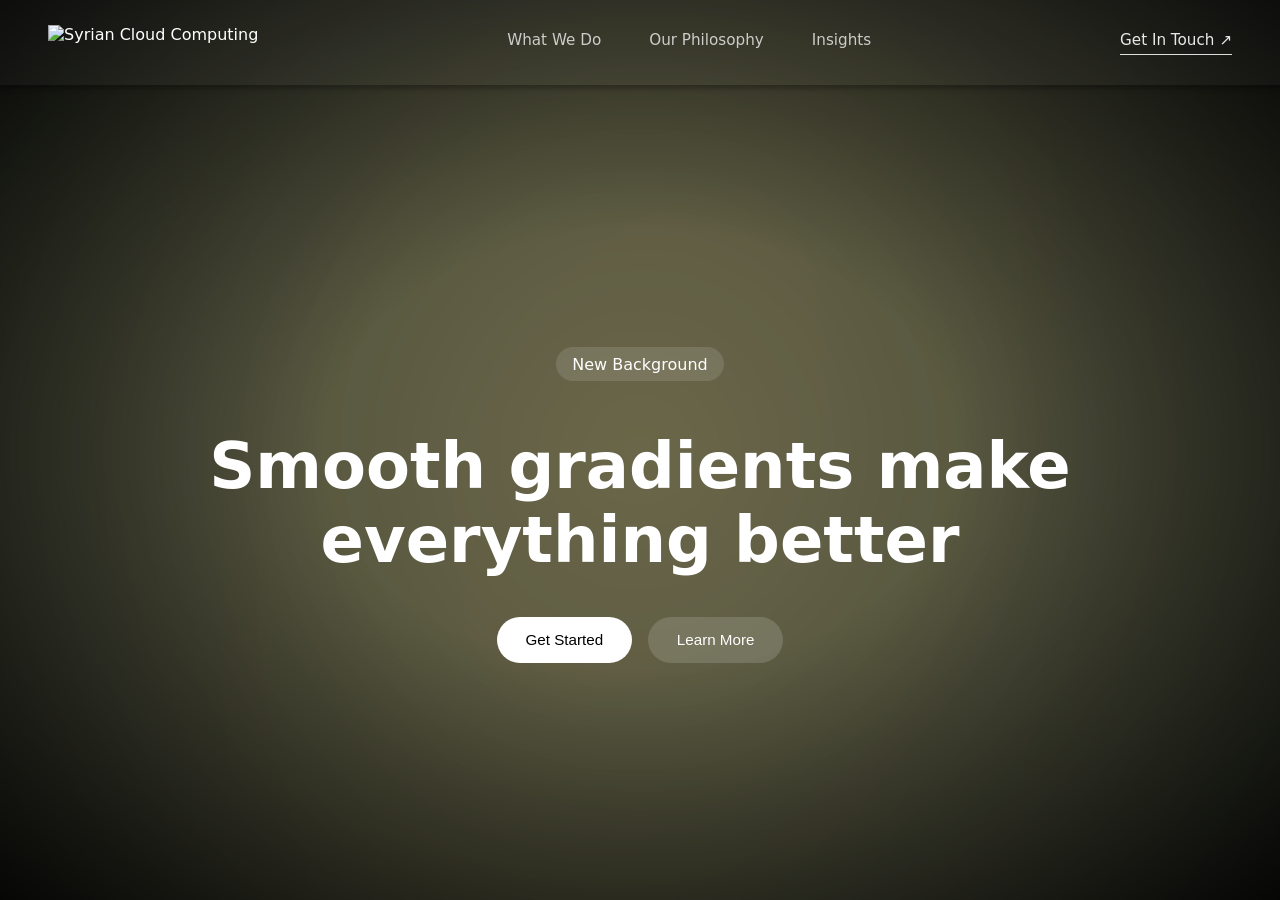
==== index.html @ 657bf051 "Add files via upload" ====
<!DOCTYPE html>
<html lang="en">
<head>
  <meta charset="UTF-8" />
  <title>Gradient Hero</title>
  <meta name="viewport" content="width=device-width, initial-scale=1.0" />
  <link rel="stylesheet" href="styles.css" />
</head>
<body>

<!-- NAVBAR -->
<header class="navbar">
  <div class="nav-container">
    <img class="nav-logo" src="assets/logo.png" alt="Syrian Cloud Computing" />

    <nav class="nav-center">
      <a href="#">What We Do</a>
      <a href="#">Our Philosophy</a>
      <a href="#">Insights</a>
    </nav>

    <a class="nav-cta" href="#">Get In Touch ↗</a>
  </div>
</header>

<!-- HERO -->
<section class="hero">
  <div class="bg">
    <div class="layer layer-back"></div>
    <div class="layer layer-mid"></div>
    <div class="layer layer-front"></div>
    <div class="vignette"></div>
  </div>

  <div class="content">
    <span class="pill">New Background</span>
  
    <h1>
      Smooth gradients make<br />
      everything better
    </h1>
  
    <div class="actions">
      <button class="primary">Get Started</button>
      <button class="secondary">Learn More</button>
    </div>
  </div>
</section>

<script src="script.js"></script>
</body>
</html>
---- styles.css ----
/* ================= RESET ================= */
body {
    background: #1e876b !important;
  }
  
* {
    margin: 0;
    padding: 0;
    box-sizing: border-box;
  }
  
  /* Kill default blue links forever */
  a {
    color: inherit;
    text-decoration: none;
  }
  
  html,
  body {
    height: 100%;
    background: #050508;
  }
  
  body {
    font-family: system-ui, -apple-system, sans-serif;
    color: white;
    overflow-x: hidden;
  }
  
  /* ================= NAVBAR ================= */
  
  .navbar {
    position: fixed;
    top: 0;
    left: 0;
    width: 100%;
    height: 85px;
    z-index: 100;
    background: rgba(255,255,255,0.03);
    box-shadow: 0 4px 4px rgba(0,0,0,0.25);
  }
  
  .nav-container {
    max-width: 1400px;
    height: 100%;
    margin: 0 auto;
    padding: 0 3rem;
  
    display: grid;
    grid-template-columns: auto 1fr auto;
    align-items: center;
  }
  
  /* LOGO */
  .nav-logo {
    height: 36px;
  }
  
  /* CENTER LINKS */
  .nav-center {
    display: flex;
    justify-content: center;
    gap: 3rem;
  }
  
  .nav-center a {
    position: relative;
    font-size: 0.95rem;
    opacity: 0.75;
    padding-bottom: 6px;
    transition: opacity 0.2s ease;
  }
  
  /* animated underline */
  .nav-center a::after {
    content: "";
    position: absolute;
    left: 50%;
    bottom: 0;
    width: 100%;
    height: 1px;
    background: rgba(255,255,255,0.85);
    transform: translateX(-50%) scaleX(0);
    transition: transform 0.35s cubic-bezier(0.4, 0, 0.2, 1);
  }
  
  .nav-center a:hover {
    opacity: 1;
  }
  
  .nav-center a:hover::after {
    transform: translateX(-50%) scaleX(1);
  }
  
  /* CTA (PERMANENT UNDERLINE) */
  .nav-cta {
    position: relative;
    font-size: 0.95rem;
    opacity: 0.9;
    padding-bottom: 6px;
  }
  
  .nav-cta::after {
    content: "";
    position: absolute;
    left: 0;
    bottom: 0;
    width: 100%;
    height: 1px;
    background: rgba(255,255,255,0.95);
  }
  
  /* ================= HERO ================= */
  
  .hero {
    position: relative;
    min-height: 100svh;
    padding-top: 110px;
    overflow: hidden;
    isolation: isolate;
  }
  
  /* BACKGROUND STACK */
  .bg {
    position: absolute;
    inset: 0;
    z-index: 0;
    pointer-events: none;
  }
  
  .layer {
    position: absolute;
    inset: -40%;
    background-size: 200% 200%;
    background-position: 50% 50%;
    transform: translateZ(0);
    will-change: transform;
    backface-visibility: hidden;
  }
  
  /* BACK */
  .layer-back {
    background:
      radial-gradient(circle at var(--gx,50%) var(--gy,50%),
        rgba(109,97,72,0.2), transparent 65%),
      repeating-linear-gradient(115deg,#0E1716,#23322E,#0E1716);
    filter: blur(80px);
    opacity: 0.35;
  }
  
  /* MID */
  .layer-mid {
    background:
      radial-gradient(circle at var(--gx,50%) var(--gy,50%),
        rgba(109,97,72,0.35), transparent 60%),
      repeating-linear-gradient(115deg,#23322E,#414336,#23322E);
    filter: blur(50px);
    opacity: 0.6;
  }
  
  /* FRONT */
  .layer-front {
    background:
      radial-gradient(circle at var(--gx,50%) var(--gy,50%),
        rgba(160,145,100,0.5), transparent 55%),
      repeating-linear-gradient(115deg,#414336,#484433,#414336);
    filter: blur(30px);
    opacity: 0.85;
  }
  
  /* VIGNETTE */
  .vignette {
    position: absolute;
    inset: 0;
    background: radial-gradient(
      ellipse at center,
      rgba(0,0,0,0) 35%,
      rgba(0,0,0,0.9) 100%
    );
  }
  
  /* CONTENT */
  .content {
    position: relative;
    z-index: 10;
    min-height: calc(100svh - 110px);
  
    display: flex;
    flex-direction: column;
    justify-content: center;
    align-items: center;
  
    text-align: center;
    gap: 1.5rem;
  }
.actions {
  display: flex;
  gap: 1rem;
  margin-top: 1rem;
}

button {
  padding: 0.9rem 1.8rem;
  border-radius: 999px;
  font-size: 0.95rem;
  border: none;
  cursor: pointer;
}

.primary {
  background: white;
  color: black;
}

.secondary {
  background: rgba(255,255,255,0.15);
  color: white;
}
  
  
  .pill {
    background: rgba(255,255,255,0.12);
    padding: 0.45rem 1rem;
    border-radius: 999px;
    margin-bottom: 1.5rem;
  }
  
  h1 {
    font-size: clamp(2.4rem, 5vw, 4rem);
    font-weight: 600;
  }
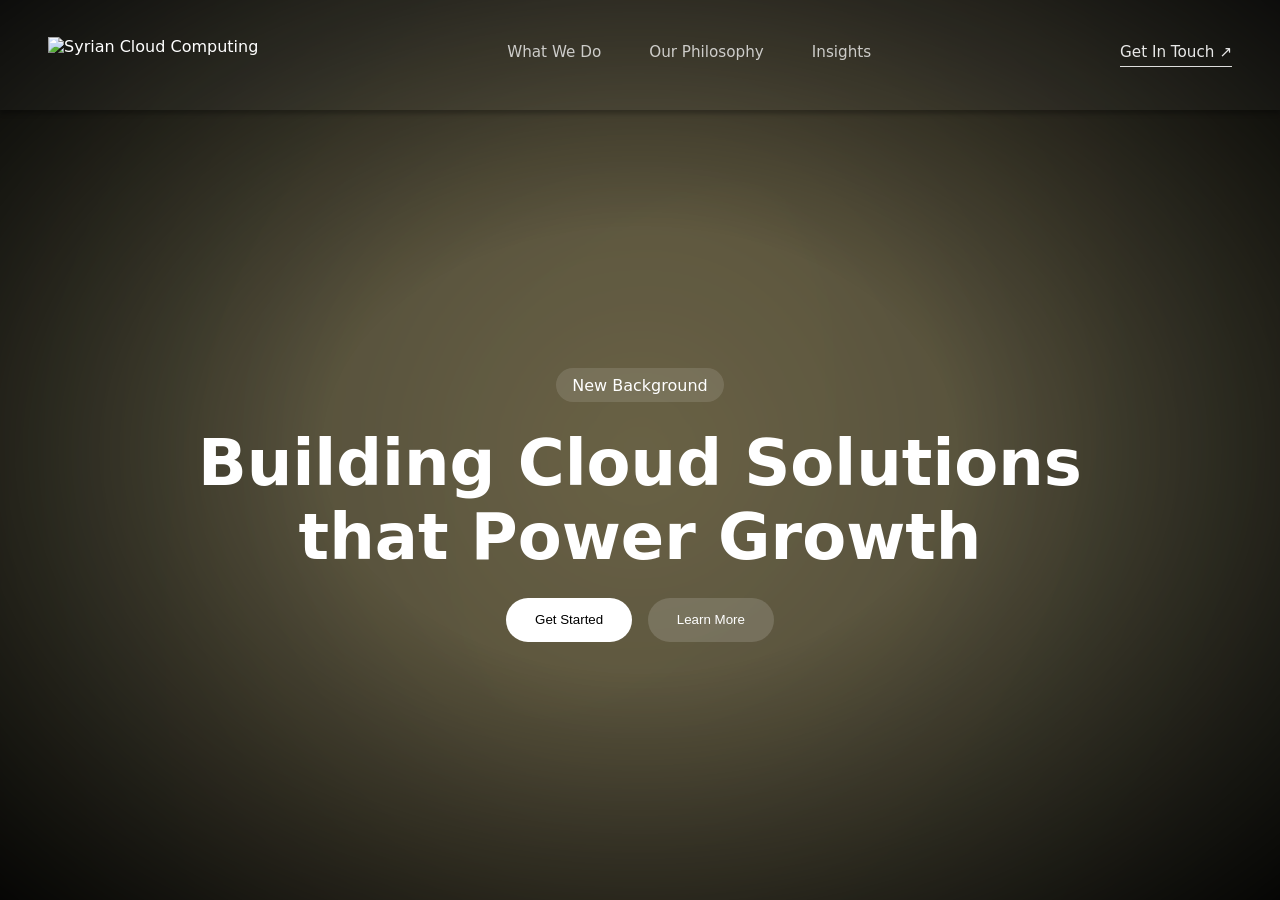
==== commit dac25fe6: "Add files via upload" ====
--- a/index.html
+++ b/index.html
@@ -2,8 +2,10 @@
 <html lang="en">
 <head>
   <meta charset="UTF-8" />
-  <title>Gradient Hero</title>
+  <title>SCC Website</title>
   <meta name="viewport" content="width=device-width, initial-scale=1.0" />
+
+  <!-- GitHub Pages safe -->
   <link rel="stylesheet" href="styles.css" />
 </head>
 <body>
@@ -11,7 +13,11 @@
 <!-- NAVBAR -->
 <header class="navbar">
   <div class="nav-container">
-    <img class="nav-logo" src="assets/logo.png" alt="Syrian Cloud Computing" />
+    <img
+      class="nav-logo"
+      src="assets/logo.png"
+      alt="Syrian Cloud Computing"
+    />
 
     <nav class="nav-center">
       <a href="#">What We Do</a>
@@ -34,12 +40,12 @@
 
   <div class="content">
     <span class="pill">New Background</span>
-  
+
     <h1>
-      Smooth gradients make<br />
-      everything better
+        Building Cloud Solutions<br />
+        that Power Growth
     </h1>
-  
+
     <div class="actions">
       <button class="primary">Get Started</button>
       <button class="secondary">Learn More</button>
--- a/styles.css
+++ b/styles.css
@@ -1,15 +1,11 @@
-/* ================= RESET ================= */
-body {
-    background: #1e876b !important;
-  }
-  
+/* RESET */
 * {
     margin: 0;
     padding: 0;
     box-sizing: border-box;
   }
   
-  /* Kill default blue links forever */
+  /* Kill default blue links */
   a {
     color: inherit;
     text-decoration: none;
@@ -34,7 +30,7 @@
     top: 0;
     left: 0;
     width: 100%;
-    height: 85px;
+    height: 110px;
     z-index: 100;
     background: rgba(255,255,255,0.03);
     box-shadow: 0 4px 4px rgba(0,0,0,0.25);
@@ -51,7 +47,6 @@
     align-items: center;
   }
   
-  /* LOGO */
   .nav-logo {
     height: 36px;
   }
@@ -71,7 +66,6 @@
     transition: opacity 0.2s ease;
   }
   
-  /* animated underline */
   .nav-center a::after {
     content: "";
     position: absolute;
@@ -92,7 +86,7 @@
     transform: translateX(-50%) scaleX(1);
   }
   
-  /* CTA (PERMANENT UNDERLINE) */
+  /* CTA */
   .nav-cta {
     position: relative;
     font-size: 0.95rem;
@@ -120,7 +114,6 @@
     isolation: isolate;
   }
   
-  /* BACKGROUND STACK */
   .bg {
     position: absolute;
     inset: 0;
@@ -135,7 +128,6 @@
     background-position: 50% 50%;
     transform: translateZ(0);
     will-change: transform;
-    backface-visibility: hidden;
   }
   
   /* BACK */
@@ -168,7 +160,6 @@
     opacity: 0.85;
   }
   
-  /* VIGNETTE */
   .vignette {
     position: absolute;
     inset: 0;
@@ -189,44 +180,41 @@
     flex-direction: column;
     justify-content: center;
     align-items: center;
+    gap: 1.5rem;
   
     text-align: center;
-    gap: 1.5rem;
-  }
-.actions {
-  display: flex;
-  gap: 1rem;
-  margin-top: 1rem;
-}
-
-button {
-  padding: 0.9rem 1.8rem;
-  border-radius: 999px;
-  font-size: 0.95rem;
-  border: none;
-  cursor: pointer;
-}
-
-.primary {
-  background: white;
-  color: black;
-}
-
-.secondary {
-  background: rgba(255,255,255,0.15);
-  color: white;
-}
-  
+  }
   
   .pill {
     background: rgba(255,255,255,0.12);
     padding: 0.45rem 1rem;
     border-radius: 999px;
-    margin-bottom: 1.5rem;
   }
   
   h1 {
     font-size: clamp(2.4rem, 5vw, 4rem);
     font-weight: 600;
   }
+  
+  .actions {
+    display: flex;
+    gap: 1rem;
+  }
+  
+  button {
+    padding: 0.9rem 1.8rem;
+    border-radius: 999px;
+    border: none;
+    cursor: pointer;
+  }
+  
+  .primary {
+    background: white;
+    color: black;
+  }
+  
+  .secondary {
+    background: rgba(255,255,255,0.15);
+    color: white;
+  }
   
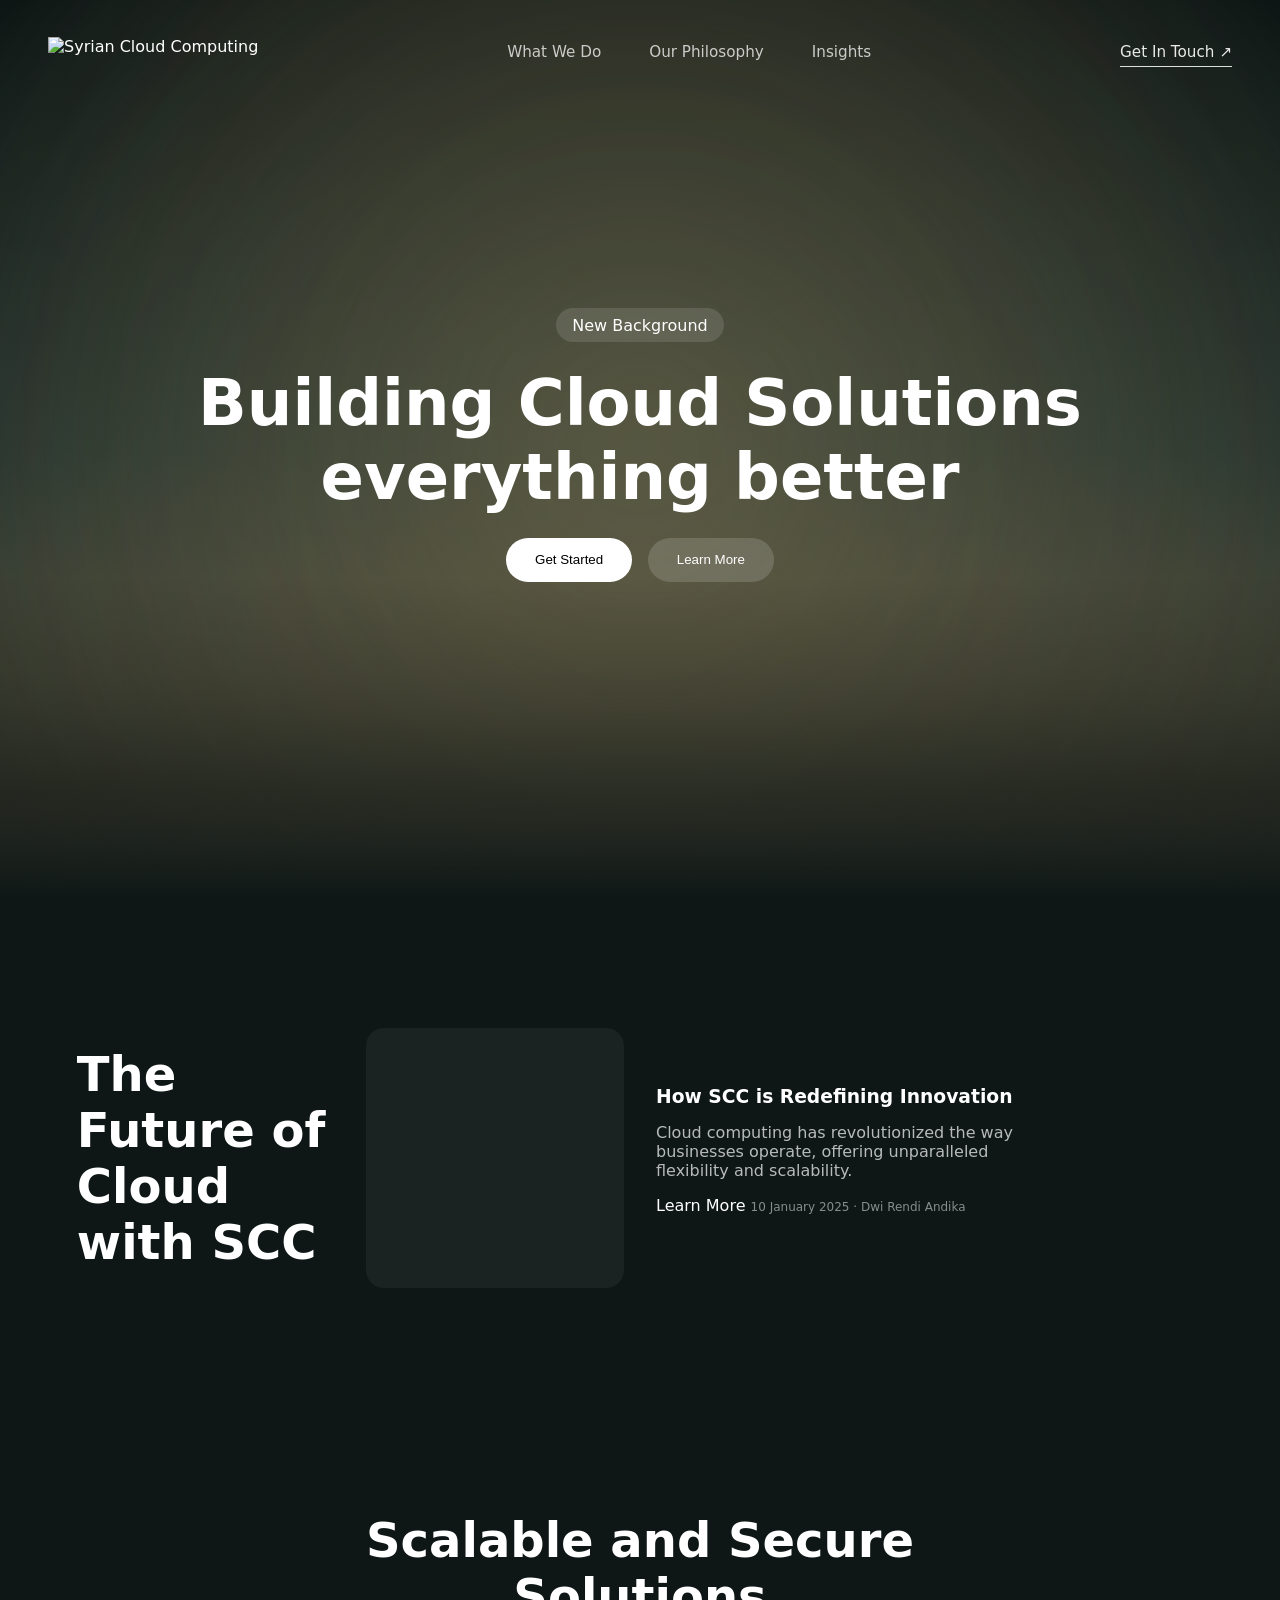
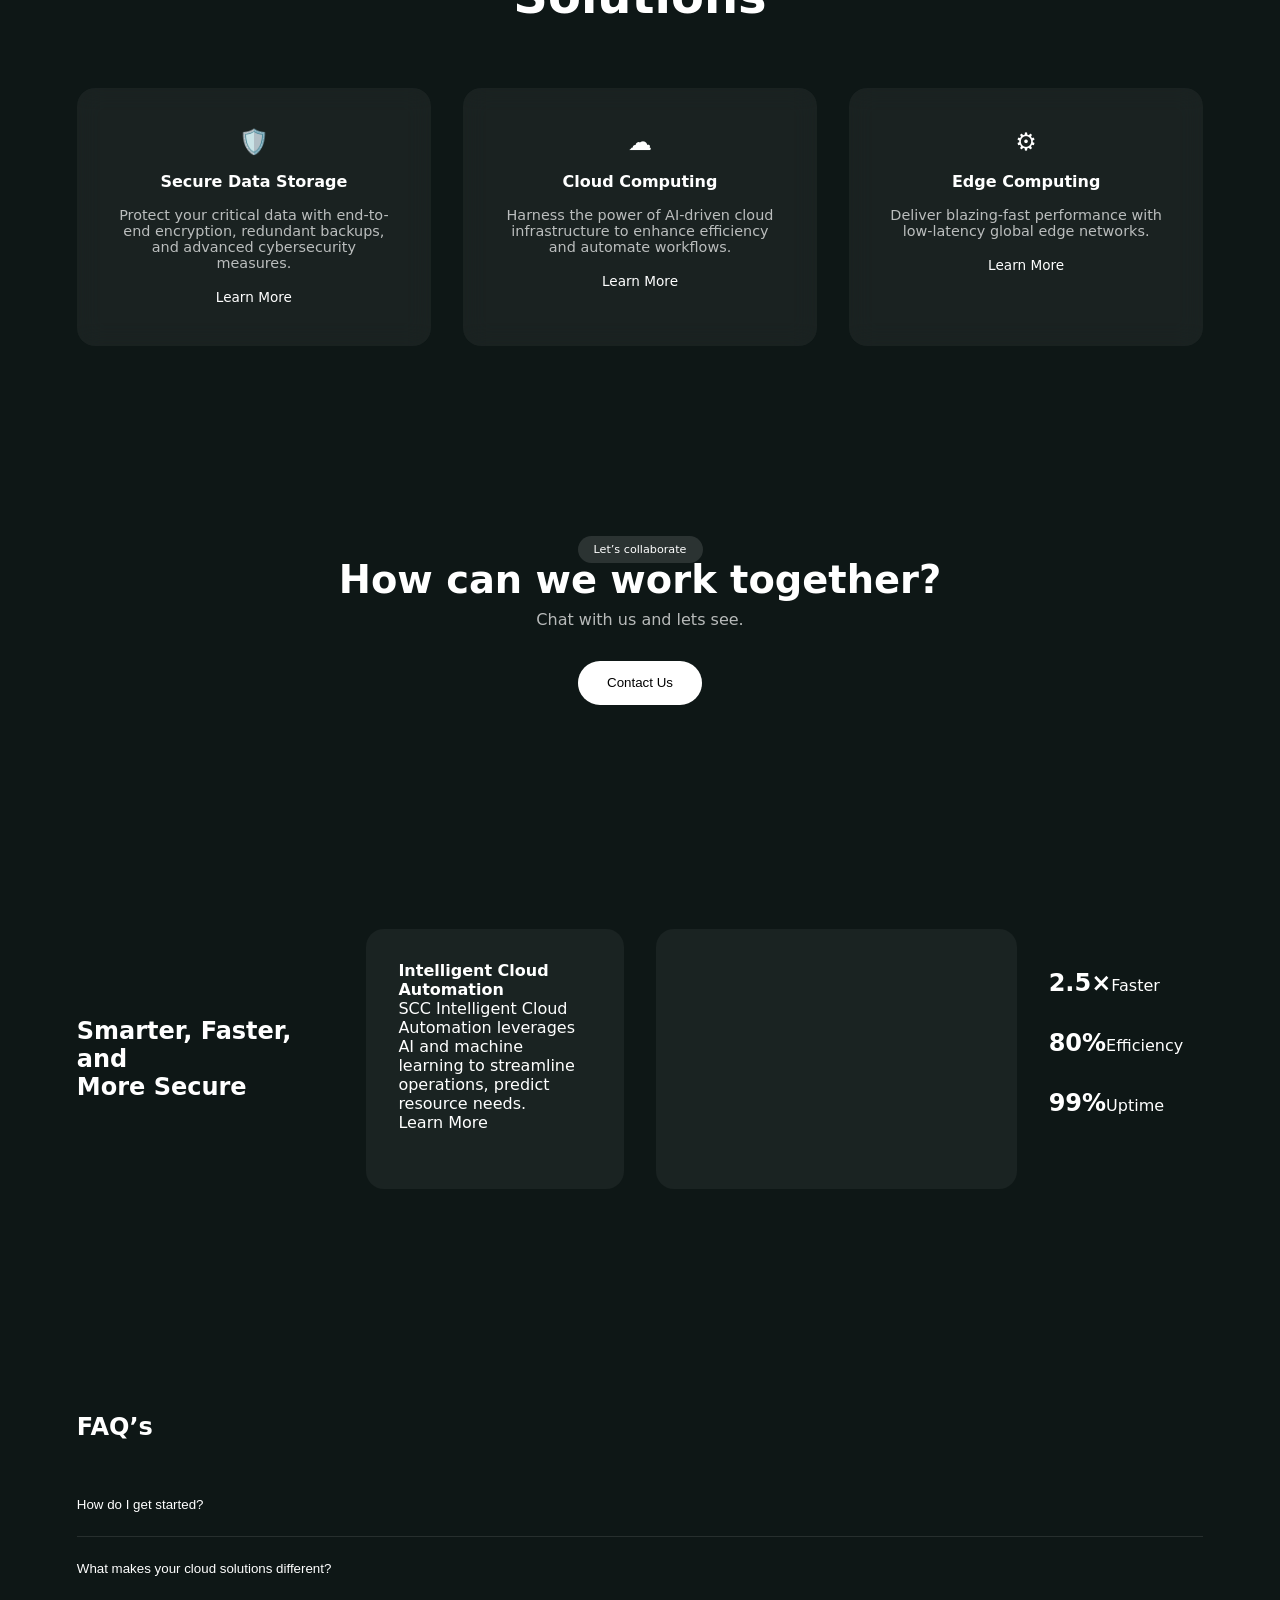
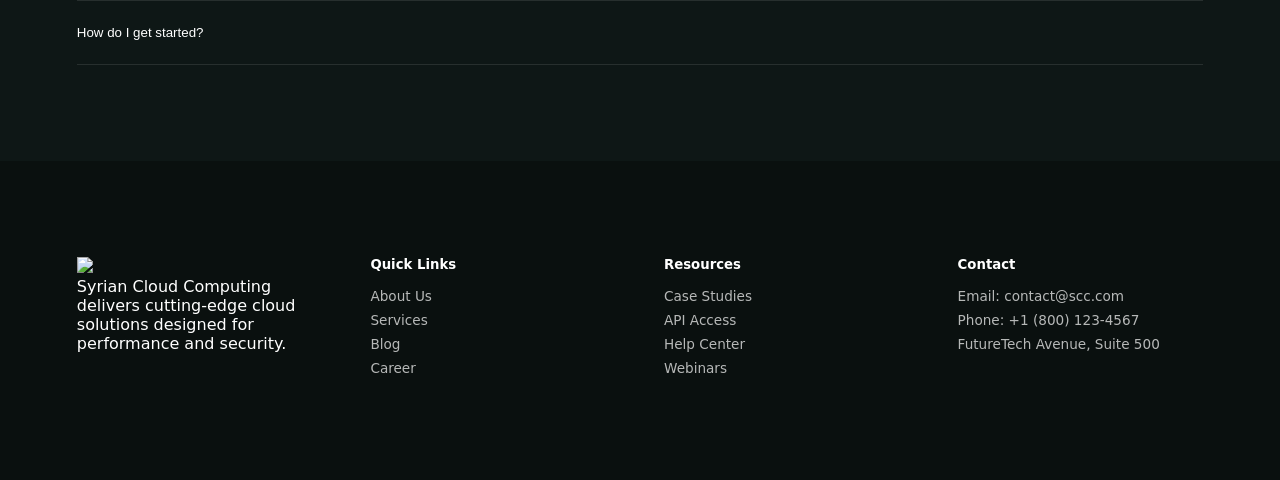
==== commit 8671cdca: "Add files via upload" ====
--- a/index.html
+++ b/index.html
@@ -4,8 +4,6 @@
   <meta charset="UTF-8" />
   <title>SCC Website</title>
   <meta name="viewport" content="width=device-width, initial-scale=1.0" />
-
-  <!-- GitHub Pages safe -->
   <link rel="stylesheet" href="styles.css" />
 </head>
 <body>
@@ -13,11 +11,7 @@
 <!-- NAVBAR -->
 <header class="navbar">
   <div class="nav-container">
-    <img
-      class="nav-logo"
-      src="assets/logo.png"
-      alt="Syrian Cloud Computing"
-    />
+    <img class="nav-logo" src="assets/logo.png" alt="Syrian Cloud Computing" />
 
     <nav class="nav-center">
       <a href="#">What We Do</a>
@@ -35,16 +29,11 @@
     <div class="layer layer-back"></div>
     <div class="layer layer-mid"></div>
     <div class="layer layer-front"></div>
-    <div class="vignette"></div>
   </div>
 
   <div class="content">
     <span class="pill">New Background</span>
-
-    <h1>
-        Building Cloud Solutions<br />
-        that Power Growth
-    </h1>
+    <h1>Building Cloud Solutions <br />everything better</h1>
 
     <div class="actions">
       <button class="primary">Get Started</button>
@@ -53,6 +42,159 @@
   </div>
 </section>
 
+<!-- FEATURED ARTICLE -->
+<section class="feature">
+  <div class="feature-grid">
+    <h2>The Future of Cloud<br />with SCC</h2>
+
+    <div class="feature-card"></div>
+
+    <div class="feature-info">
+      <h3>How SCC is Redefining Innovation</h3>
+      <p>
+        Cloud computing has revolutionized the way businesses operate,
+        offering unparalleled flexibility and scalability.
+      </p>
+      <a href="#">Learn More</a>
+      <span class="meta">10 January 2025 · Dwi Rendi Andika</span>
+    </div>
+  </div>
+</section>
+
+<!-- SERVICES -->
+<section class="services">
+  <h2>Scalable and Secure<br />Solutions</h2>
+
+  <div class="service-cards">
+    <div class="service">
+      <span class="icon">🛡️</span>
+      <h4>Secure Data Storage</h4>
+      <p>
+        Protect your critical data with end-to-end encryption,
+        redundant backups, and advanced cybersecurity measures.
+      </p>
+      <a href="#">Learn More</a>
+    </div>
+
+    <div class="service">
+      <span class="icon">☁️</span>
+      <h4>Cloud Computing</h4>
+      <p>
+        Harness the power of AI-driven cloud infrastructure to enhance
+        efficiency and automate workflows.
+      </p>
+      <a href="#">Learn More</a>
+    </div>
+
+    <div class="service">
+      <span class="icon">⚙️</span>
+      <h4>Edge Computing</h4>
+      <p>
+        Deliver blazing-fast performance with low-latency global
+        edge networks.
+      </p>
+      <a href="#">Learn More</a>
+    </div>
+  </div>
+</section>
+
+<!-- CTA -->
+<section class="cta">
+  <span class="pill small">Let’s collaborate</span>
+  <h2>How can we work together?</h2>
+  <p>Chat with us and lets see.</p>
+  <button class="primary">Contact Us</button>
+</section>
+
+<!-- DEEP FEATURE -->
+<section class="feature-large">
+  <div class="feature-grid">
+    <div class="feature-left">
+      <h2>Smarter, Faster, and<br />More Secure</h2>
+    </div>
+
+    <div class="feature-card">
+      <h4>Intelligent Cloud Automation</h4>
+      <p>
+        SCC Intelligent Cloud Automation leverages AI and machine learning
+        to streamline operations, predict resource needs.
+      </p>
+      <a href="#">Learn More</a>
+    </div>
+
+    <div class="feature-media"></div>
+
+    <div class="feature-stats">
+      <div><strong>2.5×</strong><span>Faster</span></div>
+      <div><strong>80%</strong><span>Efficiency</span></div>
+      <div><strong>99%</strong><span>Uptime</span></div>
+    </div>
+  </div>
+</section>
+
+<!-- FAQ -->
+<section class="faq">
+  <h2>FAQ’s</h2>
+
+  <div class="faq-item">
+    <button class="faq-question">How do I get started?</button>
+    <div class="faq-answer">
+      Get in touch with our team and we’ll guide you through onboarding.
+    </div>
+  </div>
+
+  <div class="faq-item">
+    <button class="faq-question">What makes your cloud solutions different?</button>
+    <div class="faq-answer">
+      We combine intelligent automation, security-first design,
+      and scalable infrastructure.
+    </div>
+  </div>
+
+  <div class="faq-item">
+    <button class="faq-question">How do I get started?</button>
+    <div class="faq-answer">
+      Simply contact us and our specialists will assist you.
+    </div>
+  </div>
+</section>
+
+<!-- FOOTER -->
+<footer class="footer">
+  <div class="footer-grid">
+    <div>
+      <img src="assets/logo.png" class="footer-logo" />
+      <p class="small">
+        Syrian Cloud Computing delivers cutting-edge cloud solutions
+        designed for performance and security.
+      </p>
+    </div>
+
+    <div>
+      <h5>Quick Links</h5>
+      <a href="#">About Us</a>
+      <a href="#">Services</a>
+      <a href="#">Blog</a>
+      <a href="#">Career</a>
+    </div>
+
+    <div>
+      <h5>Resources</h5>
+      <a href="#">Case Studies</a>
+      <a href="#">API Access</a>
+      <a href="#">Help Center</a>
+      <a href="#">Webinars</a>
+    </div>
+
+    <div>
+      <h5>Contact</h5>
+      <span>Email: contact@scc.com</span>
+      <span>Phone: +1 (800) 123-4567</span>
+      <span>FutureTech Avenue, Suite 500</span>
+    </div>
+  </div>
+</footer>
+
 <script src="script.js"></script>
 </body>
 </html>
--- a/styles.css
+++ b/styles.css
@@ -12,16 +12,19 @@
   }
   
   html,
-  body {
-    height: 100%;
-    background: #050508;
-  }
-  
-  body {
+body {
+  height: 100%;
+}
+
+body {
     font-family: system-ui, -apple-system, sans-serif;
     color: white;
     overflow-x: hidden;
-  }
+  
+    /* solid base to prevent color breakout */
+    background-color: #0E1716;
+  }
+
   
   /* ================= NAVBAR ================= */
   
@@ -31,10 +34,30 @@
     left: 0;
     width: 100%;
     height: 110px;
-    z-index: 100;
-    background: rgba(255,255,255,0.03);
-    box-shadow: 0 4px 4px rgba(0,0,0,0.25);
-  }
+  
+    /* CSS variables driven by JS */
+    --bg-opacity: 0;
+    --blur-amount: 0px;
+    --shadow-opacity: 0;
+  
+    background: rgba(10, 20, 25, var(--bg-opacity));
+    backdrop-filter: blur(var(--blur-amount));
+    -webkit-backdrop-filter: blur(var(--blur-amount));
+    box-shadow: 0 4px 4px rgba(0, 0, 0, var(--shadow-opacity));
+  
+    z-index: 9999;
+    isolation: isolate;
+  
+    transition:
+      background 0.15s linear,
+      backdrop-filter 0.15s linear,
+      box-shadow 0.15s linear;
+  }
+  
+  .nav-container {
+    position: relative;
+    z-index: 1;
+  }  
   
   .nav-container {
     max-width: 1400px;
@@ -112,8 +135,35 @@
     padding-top: 110px;
     overflow: hidden;
     isolation: isolate;
-  }
-  
+  
+    /* 🌈 gradient lives ONLY in hero */
+    background: linear-gradient(
+      180deg,
+      #0E1716 0%,
+      #23322E 50%,
+      #414336 75%,
+      #484433 88%,
+      #6D6148 100%
+    );
+  }
+  .hero::after {
+    content: "";
+    position: absolute;
+    left: 0;
+    bottom: 0;
+    width: 100%;
+    height: 320px;
+  
+    background: linear-gradient(
+      to bottom,
+      rgba(14, 23, 22, 0) 0%,
+      rgba(14, 23, 22, 0.35) 40%,
+      #0E1716 100%
+    );
+  
+    pointer-events: none;
+    z-index: 6;
+  }
   .bg {
     position: absolute;
     inset: 0;
@@ -133,42 +183,40 @@
   /* BACK */
   .layer-back {
     background:
-      radial-gradient(circle at var(--gx,50%) var(--gy,50%),
-        rgba(109,97,72,0.2), transparent 65%),
-      repeating-linear-gradient(115deg,#0E1716,#23322E,#0E1716);
-    filter: blur(80px);
+      radial-gradient(
+        circle at var(--gx,50%) var(--gy,50%),
+        rgba(109,97,72,0.25),
+        transparent 65%
+      );
+    filter: blur(90px);
     opacity: 0.35;
   }
+  
   
   /* MID */
   .layer-mid {
     background:
-      radial-gradient(circle at var(--gx,50%) var(--gy,50%),
-        rgba(109,97,72,0.35), transparent 60%),
-      repeating-linear-gradient(115deg,#23322E,#414336,#23322E);
-    filter: blur(50px);
-    opacity: 0.6;
-  }
+      radial-gradient(
+        circle at var(--gx,50%) var(--gy,50%),
+        rgba(109,97,72,0.35),
+        transparent 60%
+      );
+    filter: blur(55px);
+    opacity: 0.55;
+  }  
   
   /* FRONT */
   .layer-front {
     background:
-      radial-gradient(circle at var(--gx,50%) var(--gy,50%),
-        rgba(160,145,100,0.5), transparent 55%),
-      repeating-linear-gradient(115deg,#414336,#484433,#414336);
-    filter: blur(30px);
-    opacity: 0.85;
-  }
-  
-  .vignette {
-    position: absolute;
-    inset: 0;
-    background: radial-gradient(
-      ellipse at center,
-      rgba(0,0,0,0) 35%,
-      rgba(0,0,0,0.9) 100%
-    );
-  }
+      radial-gradient(
+        circle at var(--gx,50%) var(--gy,50%),
+        rgba(160,145,100,0.45),
+        transparent 55%
+      );
+    filter: blur(35px);
+    opacity: 0.75;
+  }  
+  
   
   /* CONTENT */
   .content {
@@ -183,6 +231,8 @@
     gap: 1.5rem;
   
     text-align: center;
+
+    transform: translateY(-60px);
   }
   
   .pill {
@@ -194,6 +244,7 @@
   h1 {
     font-size: clamp(2.4rem, 5vw, 4rem);
     font-weight: 600;
+    color: #ffffff;
   }
   
   .actions {
@@ -217,4 +268,214 @@
     background: rgba(255,255,255,0.15);
     color: white;
   }
+  /* FEATURE SECTION */
+.feature {
+    padding: 8rem 6vw;
+  }
+  
+  .feature-grid {
+    display: grid;
+    grid-template-columns: 1fr 1.2fr 1fr;
+    gap: 3rem;
+    align-items: center;
+  }
+  
+  .feature h2 {
+    font-size: clamp(2rem, 4vw, 3rem);
+  }
+  
+  .feature-card {
+    height: 260px;
+    border-radius: 18px;
+    background: linear-gradient(135deg, #1f2d2b, #0e1716);
+  }
+  
+  .feature-info h3 {
+    margin-bottom: 1rem;
+  }
+  
+  .feature-info p {
+    opacity: 0.7;
+    margin-bottom: 1rem;
+  }
+  
+  .feature-info a {
+    display: inline-block;
+    margin-bottom: 1rem;
+  }
+  
+  .feature-info .meta {
+    font-size: 0.75rem;
+    opacity: 0.5;
+  }
+  
+  /* SERVICES */
+  .services {
+    padding: 6rem 6vw;
+    text-align: center;
+  }
+  
+  .services h2 {
+    font-size: clamp(2rem, 4vw, 3rem);
+    margin-bottom: 4rem;
+  }
+  
+  .service-cards {
+    display: grid;
+    grid-template-columns: repeat(3, 1fr);
+    gap: 2rem;
+  }
+  
+  .service {
+    background: rgba(255,255,255,0.05);
+    border-radius: 18px;
+    padding: 2.5rem;
+    backdrop-filter: blur(12px);
+  }
+  
+  .service .icon {
+    font-size: 1.5rem;
+    margin-bottom: 1rem;
+    display: inline-block;
+  }
+  
+  .service h4 {
+    margin-bottom: 1rem;
+  }
+  
+  .service p {
+    font-size: 0.9rem;
+    opacity: 0.7;
+    margin-bottom: 1rem;
+  }
+  
+  .service a {
+    font-size: 0.85rem;
+  }
+  
+  /* CTA */
+  .cta {
+    padding: 6rem 6vw 8rem;
+    text-align: center;
+  }
+  
+  .cta .pill.small {
+    margin-bottom: 1rem;
+    font-size: 0.7rem;
+  }
+  
+  .cta h2 {
+    font-size: clamp(1.8rem, 3vw, 2.4rem);
+    margin-bottom: 0.5rem;
+  }
+  
+  .cta p {
+    opacity: 0.7;
+    margin-bottom: 2rem;
+  }
+  /* CTA */
+.cta {
+    padding: 6rem 6vw;
+    text-align: center;
+  }
+  
+  .cta .pill.small {
+    font-size: 0.7rem;
+    margin-bottom: 1rem;
+  }
+  
+  .cta h2 {
+    font-size: clamp(1.8rem, 3vw, 2.4rem);
+    margin-bottom: 0.5rem;
+  }
+  
+  .cta p {
+    opacity: 0.7;
+    margin-bottom: 2rem;
+  }
+  
+  /* FEATURE LARGE */
+  .feature-large {
+    padding: 8rem 6vw;
+  }
+  
+  .feature-grid {
+    display: grid;
+    grid-template-columns: 1fr 1fr 1.4fr 0.6fr;
+    gap: 2rem;
+    align-items: center;
+  }
+  
+  .feature-card,
+  .feature-media {
+    background: rgba(255,255,255,0.05);
+    border-radius: 18px;
+    padding: 2rem;
+  }
+  
+  .feature-media {
+    height: 260px;
+  }
+  
+  .feature-stats div {
+    margin-bottom: 2rem;
+  }
+  
+  .feature-stats strong {
+    font-size: 1.5rem;
+  }
+  
+  /* FAQ */
+  .faq {
+    padding: 6rem 6vw;
+  }
+  
+  .faq h2 {
+    margin-bottom: 2rem;
+  }
+  
+  .faq-item {
+    border-bottom: 1px solid rgba(255,255,255,0.1);
+  }
+  
+  .faq-question {
+    width: 100%;
+    padding: 1.5rem 0;
+    background: none;
+    border: none;
+    color: white;
+    text-align: left;
+    cursor: pointer;
+  }
+  
+  .faq-answer {
+    max-height: 0;
+    overflow: hidden;
+    opacity: 0.6;
+    transition: max-height 0.3s ease;
+  }
+  
+  /* FOOTER */
+  .footer {
+    padding: 6rem 6vw;
+    background: rgba(0,0,0,0.3);
+  }
+  
+  .footer-grid {
+    display: grid;
+    grid-template-columns: repeat(4, 1fr);
+    gap: 3rem;
+  }
+  
+  .footer a,
+  .footer span {
+    display: block;
+    font-size: 0.85rem;
+    opacity: 0.7;
+    margin-bottom: 0.5rem;
+  }
+  
+  .footer h5 {
+    margin-bottom: 1rem;
+  }
   
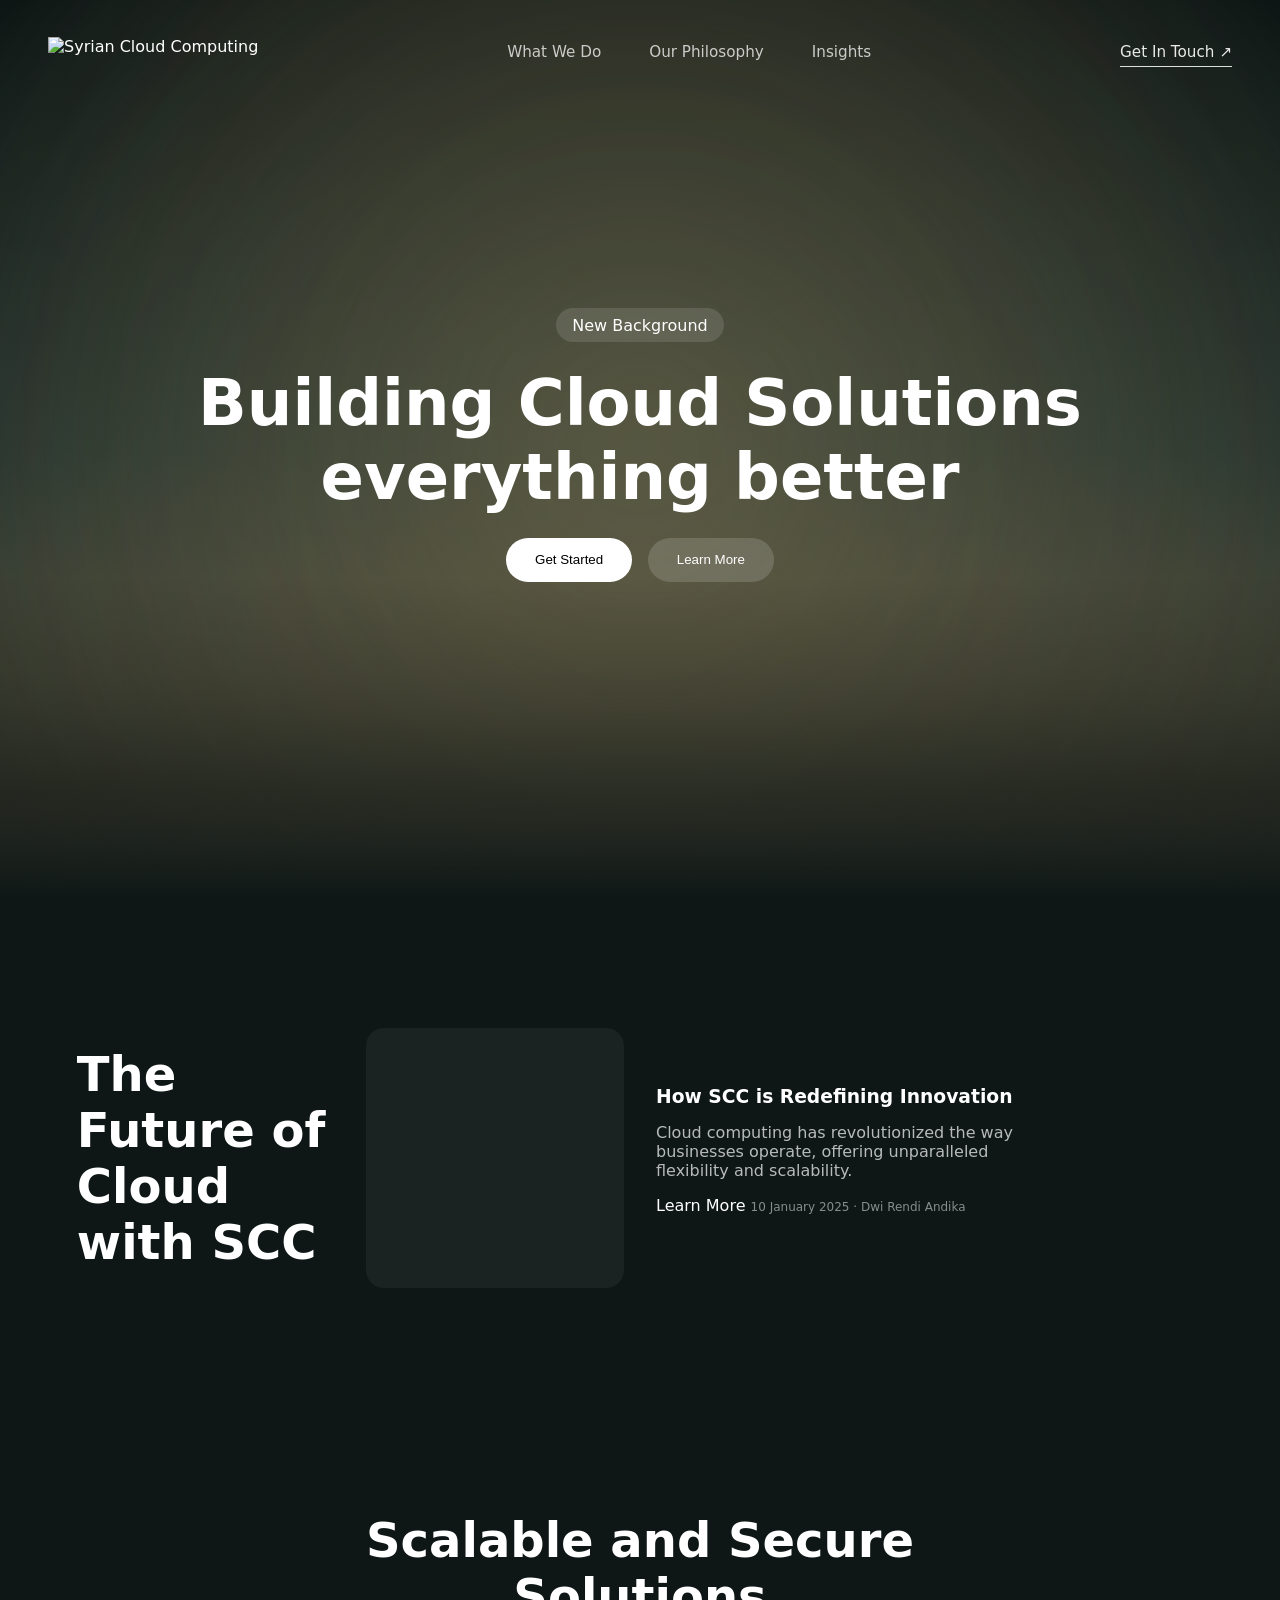
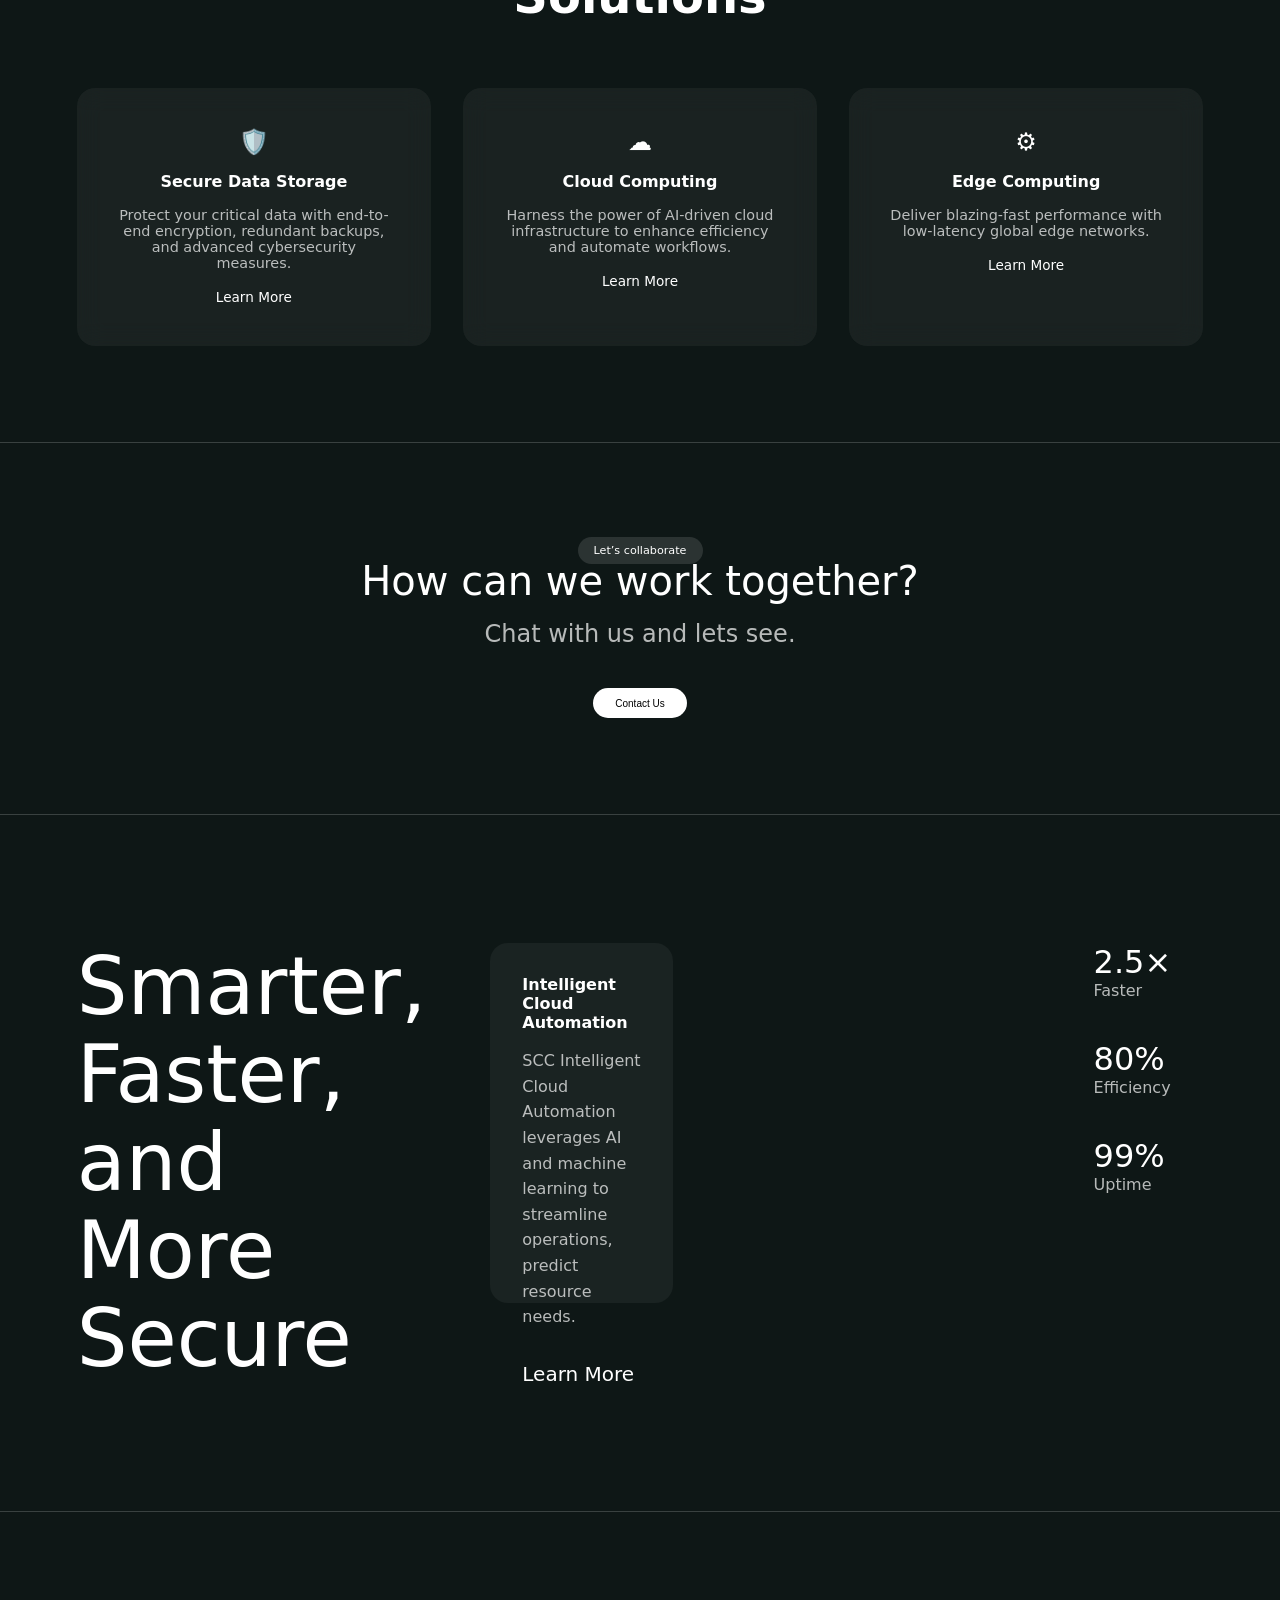
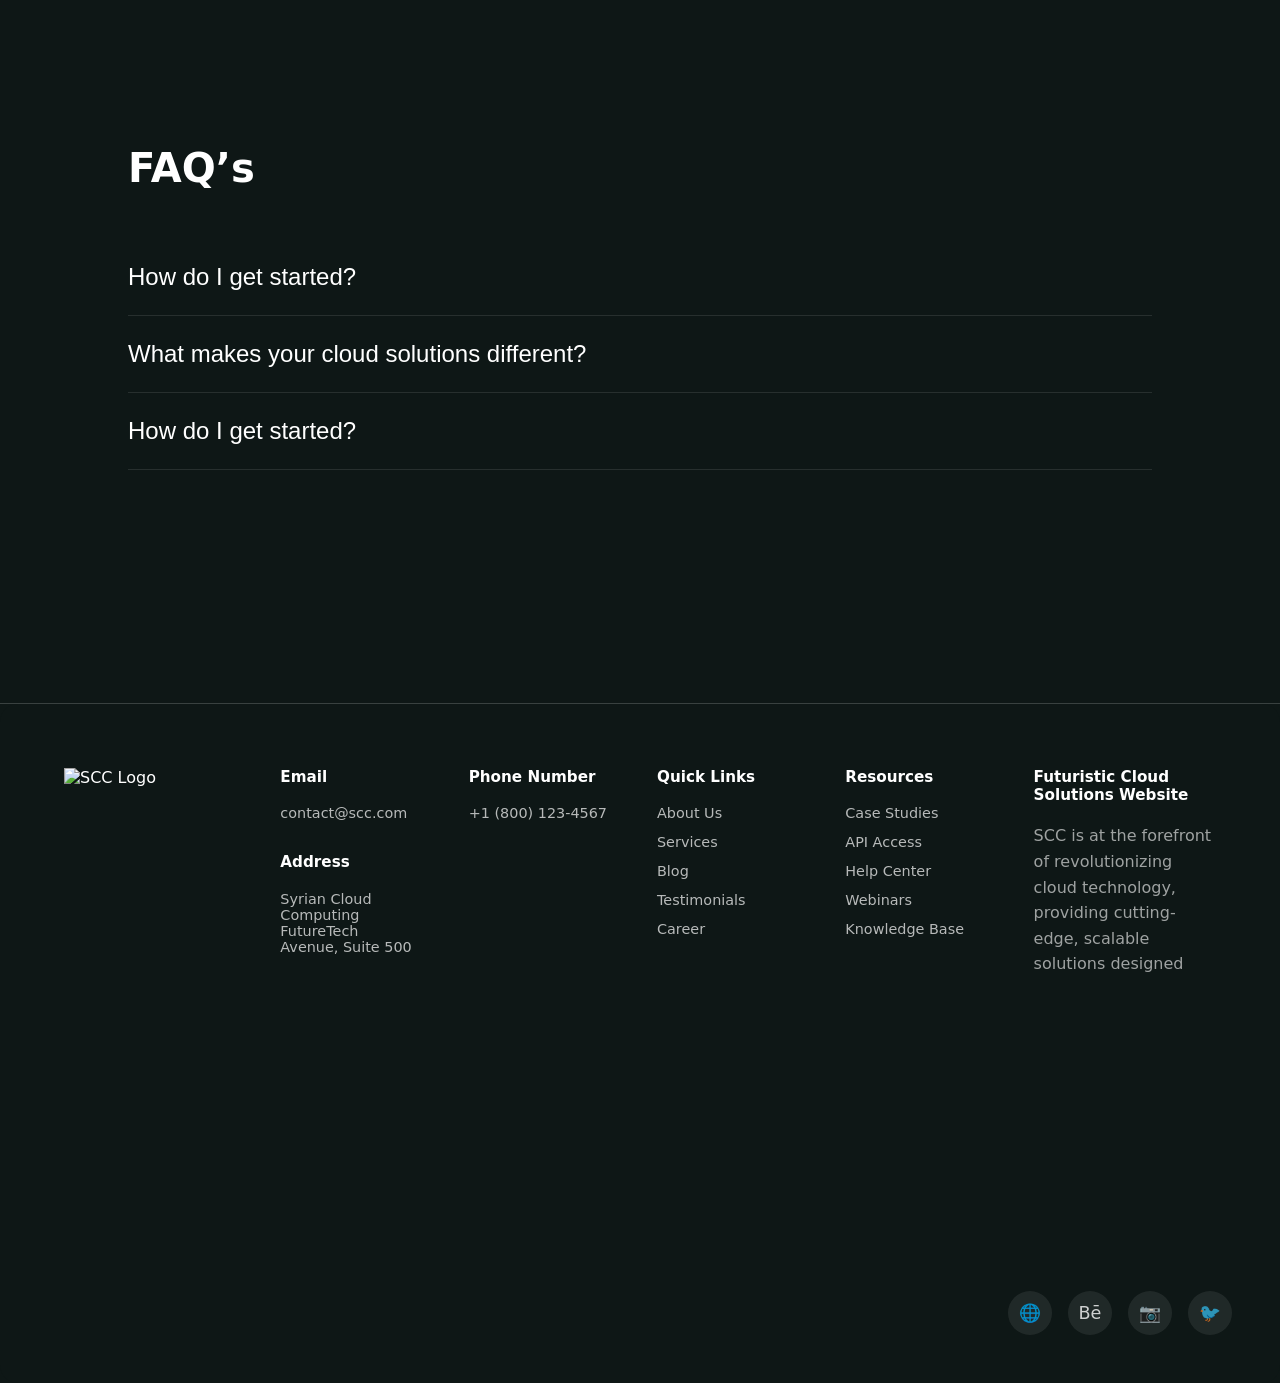
==== commit 83d9d50e: "Add files via upload" ====
--- a/index.html
+++ b/index.html
@@ -122,7 +122,15 @@
       <a href="#">Learn More</a>
     </div>
 
-    <div class="feature-media"></div>
+    <div class="feature-media">
+        <video
+          src="assets/video.mp4"
+          autoplay
+          muted
+          loop
+          playsinline
+        ></video>
+      </div>
 
     <div class="feature-stats">
       <div><strong>2.5×</strong><span>Faster</span></div>
@@ -160,40 +168,71 @@
 </section>
 
 <!-- FOOTER -->
-<footer class="footer">
-  <div class="footer-grid">
-    <div>
-      <img src="assets/logo.png" class="footer-logo" />
-      <p class="small">
-        Syrian Cloud Computing delivers cutting-edge cloud solutions
-        designed for performance and security.
-      </p>
-    </div>
-
-    <div>
-      <h5>Quick Links</h5>
-      <a href="#">About Us</a>
-      <a href="#">Services</a>
-      <a href="#">Blog</a>
-      <a href="#">Career</a>
-    </div>
-
-    <div>
-      <h5>Resources</h5>
-      <a href="#">Case Studies</a>
-      <a href="#">API Access</a>
-      <a href="#">Help Center</a>
-      <a href="#">Webinars</a>
-    </div>
-
-    <div>
-      <h5>Contact</h5>
-      <span>Email: contact@scc.com</span>
-      <span>Phone: +1 (800) 123-4567</span>
-      <span>FutureTech Avenue, Suite 500</span>
-    </div>
-  </div>
-</footer>
+<footer class="footer-glass">
+    <div class="footer-inner">
+  
+      <!-- BRAND -->
+      <div class="footer-brand">
+        <img src="assets/logo.png" alt="SCC Logo" class="footer-logo" />
+      </div>
+  
+      <!-- CONTACT -->
+      <div class="footer-col">
+        <h5>Email</h5>
+        <a href="mailto:contact@scc.com">contact@scc.com</a>
+  
+        <h5 style="margin-top:2rem;">Address</h5>
+        <p>
+          Syrian Cloud Computing<br />
+          FutureTech Avenue, Suite 500
+        </p>
+      </div>
+  
+      <!-- PHONE -->
+      <div class="footer-col">
+        <h5>Phone Number</h5>
+        <p>+1 (800) 123-4567</p>
+      </div>
+  
+      <!-- LINKS -->
+      <div class="footer-col">
+        <h5>Quick Links</h5>
+        <a href="#">About Us</a>
+        <a href="#">Services</a>
+        <a href="#">Blog</a>
+        <a href="#">Testimonials</a>
+        <a href="#">Career</a>
+      </div>
+  
+      <!-- RESOURCES -->
+      <div class="footer-col">
+        <h5>Resources</h5>
+        <a href="#">Case Studies</a>
+        <a href="#">API Access</a>
+        <a href="#">Help Center</a>
+        <a href="#">Webinars</a>
+        <a href="#">Knowledge Base</a>
+      </div>
+  
+      <!-- DESCRIPTION -->
+      <div class="footer-description">
+        <h4>Futuristic Cloud Solutions Website</h4>
+        <p>
+          SCC is at the forefront of revolutionizing cloud technology,
+          providing cutting-edge, scalable solutions designed
+        </p>
+      </div>
+  
+      <!-- SOCIAL -->
+      <div class="footer-social">
+        <a href="#">🌐</a>
+        <a href="#">Bē</a>
+        <a href="#">📷</a>
+        <a href="#">🐦</a>
+      </div>
+  
+    </div>
+  </footer>  
 
 <script src="script.js"></script>
 </body>
--- a/styles.css
+++ b/styles.css
@@ -427,11 +427,17 @@
   
   /* FAQ */
   .faq {
-    padding: 6rem 6vw;
+    padding-left: 10vw;
+  padding-right: 10vw;
+    height: 793px;
+    display: flex;
+    flex-direction: column;
+    justify-content: center;
   }
   
   .faq h2 {
-    margin-bottom: 2rem;
+    font-size: 40px;
+  margin-bottom: 3rem;
   }
   
   .faq-item {
@@ -439,7 +445,8 @@
   }
   
   .faq-question {
-    width: 100%;
+    font-size: 24px;
+    font-weight: 400;
     padding: 1.5rem 0;
     background: none;
     border: none;
@@ -458,7 +465,6 @@
   /* FOOTER */
   .footer {
     padding: 6rem 6vw;
-    background: rgba(0,0,0,0.3);
   }
   
   .footer-grid {
@@ -478,4 +484,249 @@
   .footer h5 {
     margin-bottom: 1rem;
   }
-  +  /* ================= FOOTER GLASS ================= */
+
+  .footer-glass {
+    width: 100%;
+    height: 679px;
+  
+    /* IMPORTANT */
+    background: transparent;
+  
+    display: flex;
+    justify-content: center;
+    align-items: center;
+  
+    padding: 0; /* no visual padding */
+  }
+  
+  
+  .footer-inner {
+    width: calc(100%); /* slight inset like screenshot */
+    height: 100%;
+    max-width: none;
+  
+    display: grid;
+    grid-template-columns: 1.2fr 1fr 1fr 1fr 1fr 1.3fr;
+    gap: 3rem;
+  
+    padding: 4rem;
+    border-radius: 18px;
+  
+    /* ✨ Glass card ONLY */
+    background: none;
+    backdrop-filter: blur(0px);
+    -webkit-backdrop-filter: blur(18px);
+  
+    box-shadow:
+      none;
+  }
+  
+  /* BRAND */
+  .footer-brand {
+    display: flex;
+    flex-direction: column;
+    gap: 1rem;
+  }
+  
+  .footer-logo {
+    width: 120px;
+  }
+  
+
+  
+  /* COLUMNS */
+  .footer-col h5,
+  .footer-description h4 {
+    margin-bottom: 1.2rem;
+    font-size: 0.95rem;
+  }
+  
+  .footer-col a,
+  .footer-col p {
+    display: block;
+    font-size: 0.9rem;
+    opacity: 0.7;
+    margin-bottom: 0.8rem;
+  }
+  
+  /* DESCRIPTION */
+  .footer-description p {
+    opacity: 0.6;
+    line-height: 1.6;
+  }
+  
+  /* SOCIAL */
+  .footer-social {
+    position: absolute;
+    bottom: 3rem;
+    right: 3rem;
+    display: flex;
+    gap: 1rem;
+  }
+  
+  .footer-social a {
+    width: 44px;
+    height: 44px;
+    border-radius: 50%;
+    display: grid;
+    place-items: center;
+  
+    background: rgba(255,255,255,0.1);
+    backdrop-filter: blur(8px);
+  
+    font-size: 1.1rem;
+    opacity: 0.8;
+  }
+  /* ===============================
+   DEEP FEATURE – OVERRIDES ONLY
+   (NO OTHER SECTIONS TOUCHED)
+================================ */
+
+/* Grid spacing & proportions */
+.feature-large .feature-grid {
+    grid-template-columns: 1.4fr 1fr 1.6fr 0.6fr;
+    gap: 4rem;
+    align-items: start;
+  }
+  
+  /* LEFT MAIN HEADING */
+  .feature-large .feature-left h2 {
+    font-size: 80px;
+    font-weight: 500; /* Medium */
+    line-height: 1.1;
+  }
+  
+  /* CARD TITLE */
+  .feature-large .feature-card {
+    display: flex;
+    flex-direction: column;
+    justify-content: space-between; /* distributes content */
+    min-height: 360px;              /* matches visual height */
+  }
+  
+  /* CARD BODY */
+  .feature-large .feature-card p {
+    font-size: 16px;
+    font-weight: 400;
+    line-height: 1.6;
+    opacity: 0.7;
+  }
+  .feature-large .feature-card h4 {
+    margin-bottom: 1rem;
+  }
+  .feature-large .feature-card p {
+    margin-bottom: auto; /* pushes Learn More to bottom */
+  }
+  
+  .feature-large .feature-card a {
+    margin-top: 2rem;
+  }
+  
+  /* CARD CTA */
+  .feature-large .feature-card a {
+    font-size: 20px;
+    font-weight: 500; /* Medium */
+  }
+  
+  /* VIDEO PLACEHOLDER */
+  .feature-large .feature-media {
+    height: 360px;
+    background: #d3d3d3; /* grey video placeholder */
+    border-radius: 20px;
+  }
+  
+  /* STATS */
+  .feature-large .feature-stats strong {
+    font-size: 32px;
+    font-weight: 500; /* Medium */
+    display: block;
+  }
+  
+  .feature-large .feature-stats span {
+    font-size: 16px;
+    font-weight: 500; /* Medium */
+    opacity: 0.7;
+  }
+  
+  .feature-large .feature-stats div {
+    margin-bottom: 2.5rem;
+  }
+  /* VIDEO INSIDE FEATURE PLACEHOLDER */
+.feature-media video {
+    width: 100%;
+    height: 100%;
+    object-fit: cover;      /* fills box like a hero video */
+    border-radius: 20px;    /* matches container */
+    display: block;
+  }
+  
+  /* FIX: Remove gap between video and container */
+.feature-large .feature-media {
+    padding: 0;                 /* 🔑 remove inner gap */
+    background: transparent;    /* optional: no overlay */
+    overflow: hidden;           /* ensures rounded corners clip video */
+  }
+  /* ===============================
+   CTA – FULL WIDTH GLASS STRIP
+================================ */
+
+.cta {
+    width: 100%;
+    margin: 0;
+    padding: 6rem 0;
+  
+    background: transparent;
+    text-align: center;
+  
+    /* Full-width top & bottom lines */
+    border-top: 1px solid rgba(255,255,255,0.18);
+    border-bottom: 1px solid rgba(255,255,255,0.18);
+  }
+  
+  /* Center inner content visually */
+  .cta > * {
+    max-width: 900px;
+    margin-left: auto;
+    margin-right: auto;
+  }
+  
+  /* Heading */
+  .cta h2 {
+    font-size: 40px;
+    font-weight: 400;
+    margin-bottom: 1rem;
+  }
+  
+  /* Subtext */
+  .cta p {
+    font-size: 24px;
+    font-weight: 400;
+    opacity: 0.7;
+    margin-bottom: 2.5rem;
+  }
+  
+  /* Button */
+  .cta button.primary {
+    font-size: 10px;
+    font-weight: 400;
+    padding: 0.6rem 1.4rem;
+  }
+/* ===============================
+   FAQ – FULL WIDTH DIVIDER LINES
+================================ */
+
+.faq {
+    width: 100%;
+    margin: 0;
+  
+    /* keep your existing spacing & height */
+    padding-left: 10vw;
+    padding-right: 10vw;
+    height: 793px;
+  
+    /* ONLY the dividers */
+    border-top: 1px solid rgba(255,255,255,0.18);
+    border-bottom: 1px solid rgba(255,255,255,0.18);
+  }
+    
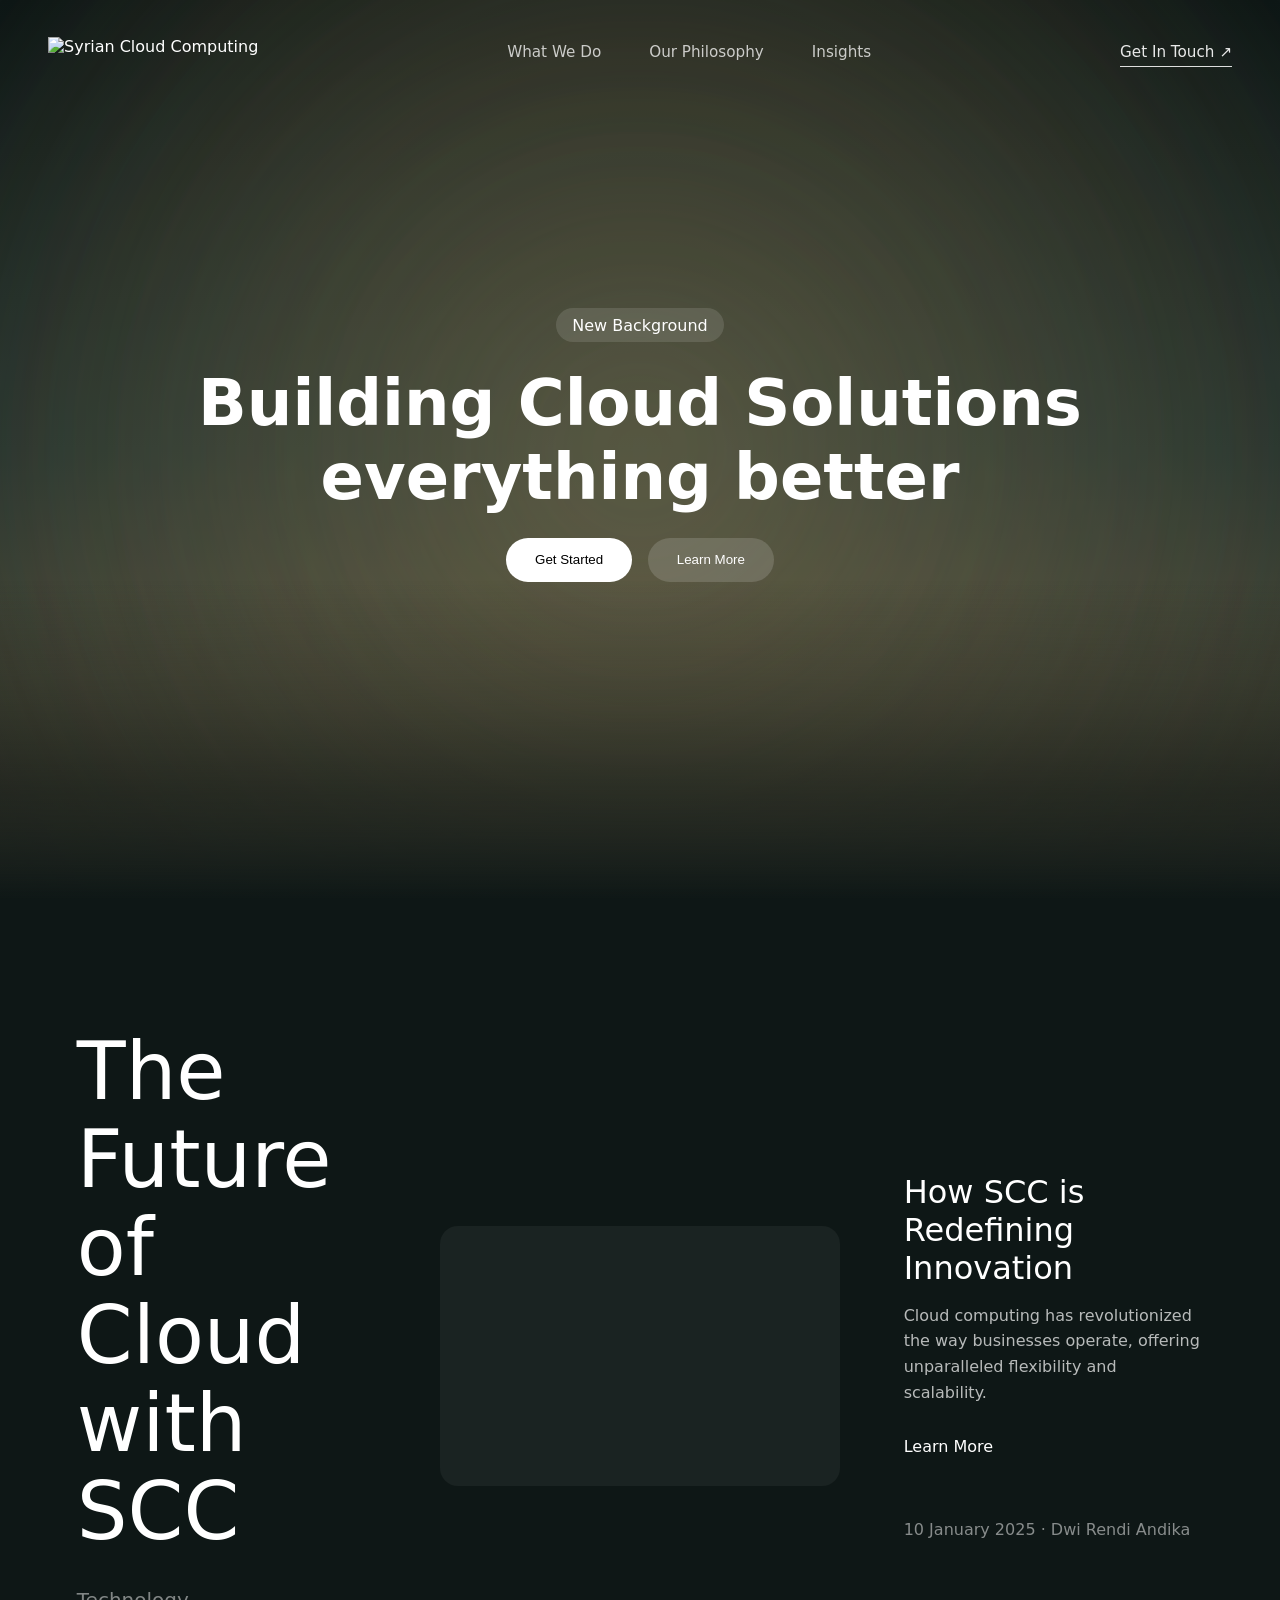
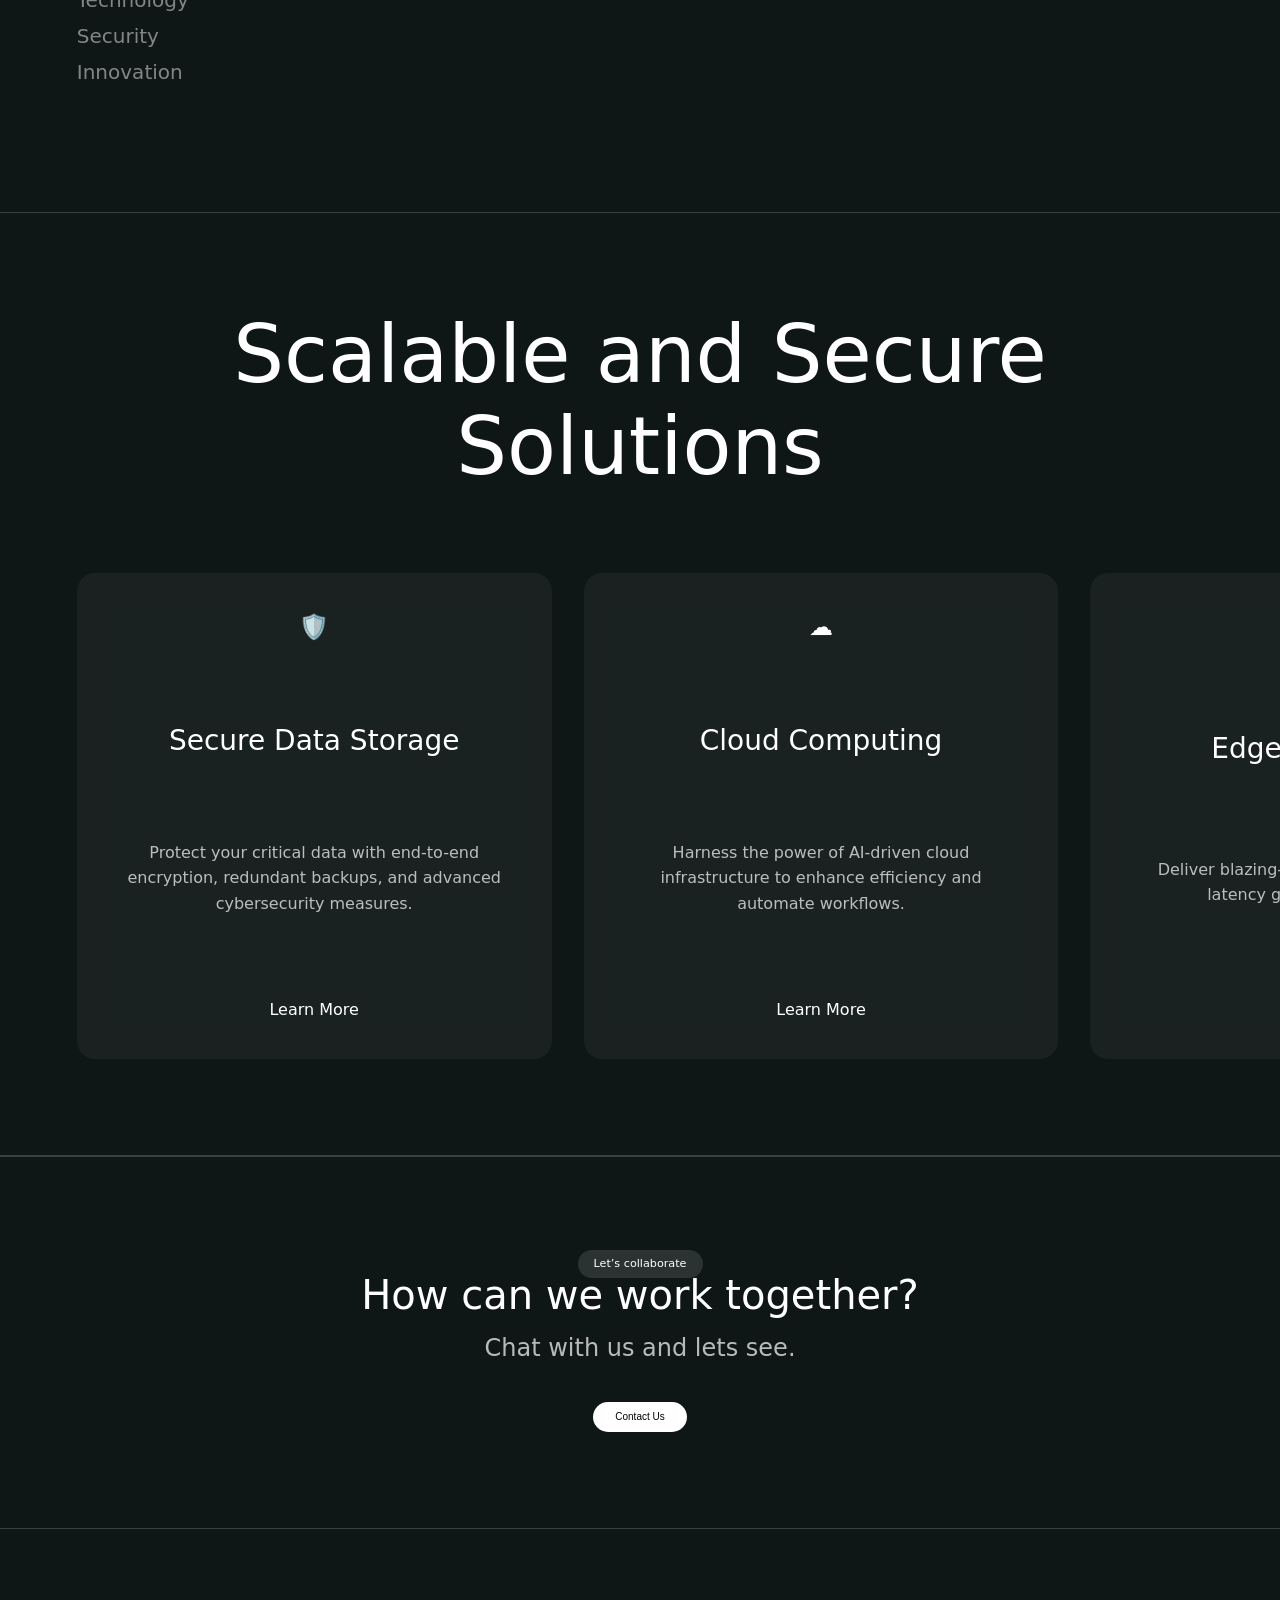
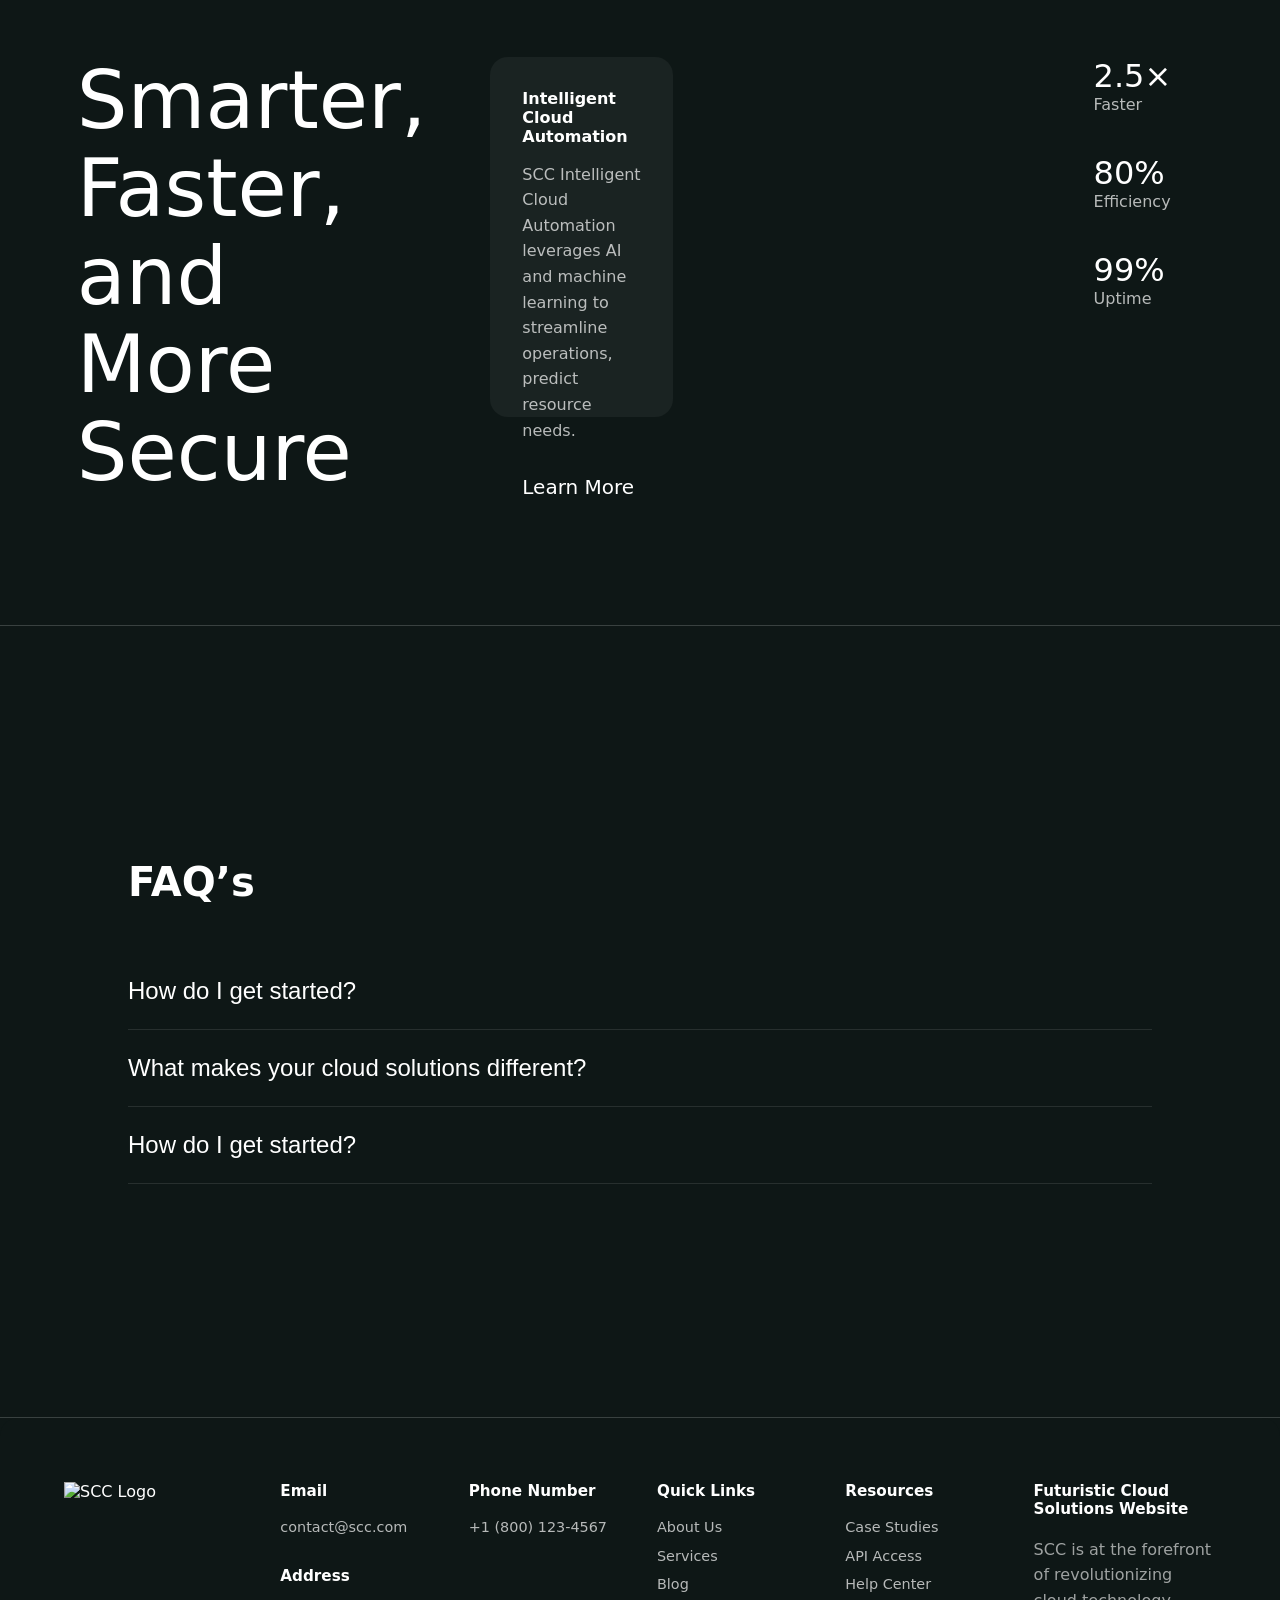
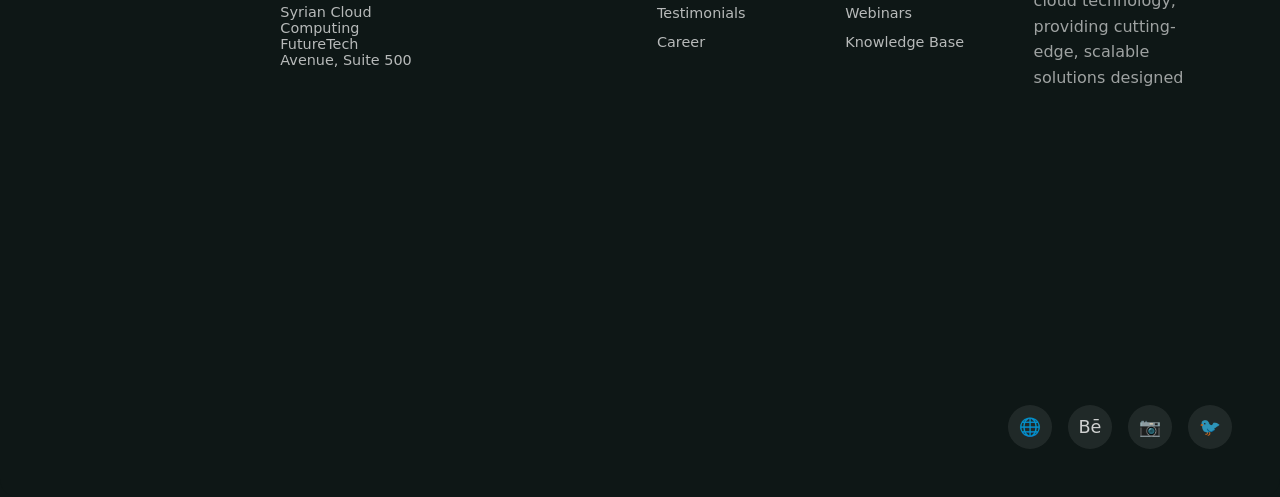
==== commit f4339e17: "Add files via upload" ====
--- a/index.html
+++ b/index.html
@@ -43,23 +43,37 @@
 </section>
 
 <!-- FEATURED ARTICLE -->
-<section class="feature">
-  <div class="feature-grid">
-    <h2>The Future of Cloud<br />with SCC</h2>
-
-    <div class="feature-card"></div>
-
-    <div class="feature-info">
-      <h3>How SCC is Redefining Innovation</h3>
-      <p>
-        Cloud computing has revolutionized the way businesses operate,
-        offering unparalleled flexibility and scalability.
-      </p>
-      <a href="#">Learn More</a>
-      <span class="meta">10 January 2025 · Dwi Rendi Andika</span>
-    </div>
-  </div>
-</section>
+  <section class="feature">
+    <div class="feature-grid">
+  
+      <!-- LEFT -->
+      <div class="feature-left">
+        <h2>The Future of Cloud<br />with SCC</h2>
+  
+        <div class="feature-tags">
+          <span>Technology</span>
+          <span>Security</span>
+          <span>Innovation</span>
+        </div>
+      </div>
+  
+      <!-- IMAGE / CARD -->
+      <div class="feature-card"></div>
+  
+      <!-- CONTENT -->
+      <div class="feature-info">
+        <h3>How SCC is Redefining Innovation</h3>
+        <p>
+          Cloud computing has revolutionized the way businesses operate,
+          offering unparalleled flexibility and scalability.
+        </p>
+        <a href="#">Learn More</a>
+        <span class="meta">10 January 2025 · Dwi Rendi Andika</span>
+      </div>
+  
+    </div>
+  </section>
+  
 
 <!-- SERVICES -->
 <section class="services">
--- a/styles.css
+++ b/styles.css
@@ -729,4 +729,146 @@
     border-top: 1px solid rgba(255,255,255,0.18);
     border-bottom: 1px solid rgba(255,255,255,0.18);
   }
+    /* ===============================
+   SERVICES – TYPOGRAPHY OVERRIDE
+   (NO layout changes)
+================================ */
+
+/* Section title */
+.services h2 {
+    font-size: 80px;
+    font-weight: 500;
+    line-height: 1.15;
+    margin-bottom: 5rem;
+  }
+  
+  /* Card title */
+  .service h4 {
+    font-size: 28px;
+    font-weight: 400;
+    margin-bottom: 1rem;
+  }
+  
+  /* Card description */
+  .service p {
+    font-size: 16px;
+    font-weight: 400;
+    line-height: 1.6;
+    opacity: 0.7;
+  }
+  
+  /* Learn More */
+  .service a {
+    font-size: 16px;
+    font-weight: 500;
+  }
+/* ===============================
+   SERVICES – FULL WIDTH DIVIDERS
+================================ */
+
+.services {
+    width: 100%;
+    margin: 0;
+  
+    /* keep existing padding */
+    padding-left: 6vw;
+    padding-right: 6vw;
+  
+    /* full-width divider lines */
+    border-top: 1px solid rgba(255,255,255,0.18);
+    border-bottom: 1px solid rgba(255,255,255,0.18);
+    
+  }
+  /* ===============================
+   SERVICES CARD SIZE FIX
+================================ */
+
+.service {
+    width: 474.81px;
+    height: 485.53px;
+  
+    display: flex;
+    flex-direction: column;
+    justify-content: space-between;
+  
+    padding: 2.5rem;
+    box-sizing: border-box;
+  }
+
+  .feature h2 {
+    font-size: 80px;
+    font-weight: 500;
+    line-height: 1.1;
+  }
+  .feature-tags {
+    font-size: 20px;
+    font-weight: 400;
+    opacity: 0.8;
+  }
+  .feature-info h3 {
+    font-size: 32px;
+    font-weight: 400;
+  }
+  .feature-info p {
+    font-size: 16px;
+    font-weight: 400;
+    line-height: 1.6;
+  }
+  .feature-info a {
+    font-size: 16px;
+    font-weight: 500;
+  }
+  .feature-info .meta {
+    font-size: 16px;
+    font-weight: 400;
+    opacity: 0.6;
+  }
+  .feature-grid {
+    display: grid;
+    grid-template-columns: 1.2fr 1.6fr 1.2fr;
+    align-items: center;
+    gap: 4rem;
+  }
+  .feature-left h2 {
+    font-size: 80px;
+    font-weight: 500;
+    line-height: 1.1;
+  }
+  .feature-tags {
+    margin-top: 2rem;
+    display: flex;
+    flex-direction: column;
+    gap: 0.75rem;
+  }
+  
+  .feature-tags span {
+    font-size: 20px;
+    font-weight: 400;
+    opacity: 0.6;
+  }
+  .feature-info h3 {
+    font-size: 32px;
+    font-weight: 400;
+    margin-bottom: 1rem;
+  }
+  .feature-info p {
+    font-size: 16px;
+    font-weight: 400;
+    line-height: 1.6;
+    opacity: 0.7;
+  }
+  .feature-info a {
+    font-size: 16px;
+    font-weight: 500;
+    display: inline-block;
+    margin-top: 1rem;
+  }
+  .feature-info .meta {
+    display: block;
+    margin-top: 3rem;
+    font-size: 16px;
+    font-weight: 400;
+    opacity: 0.5;
+  }
+              
     
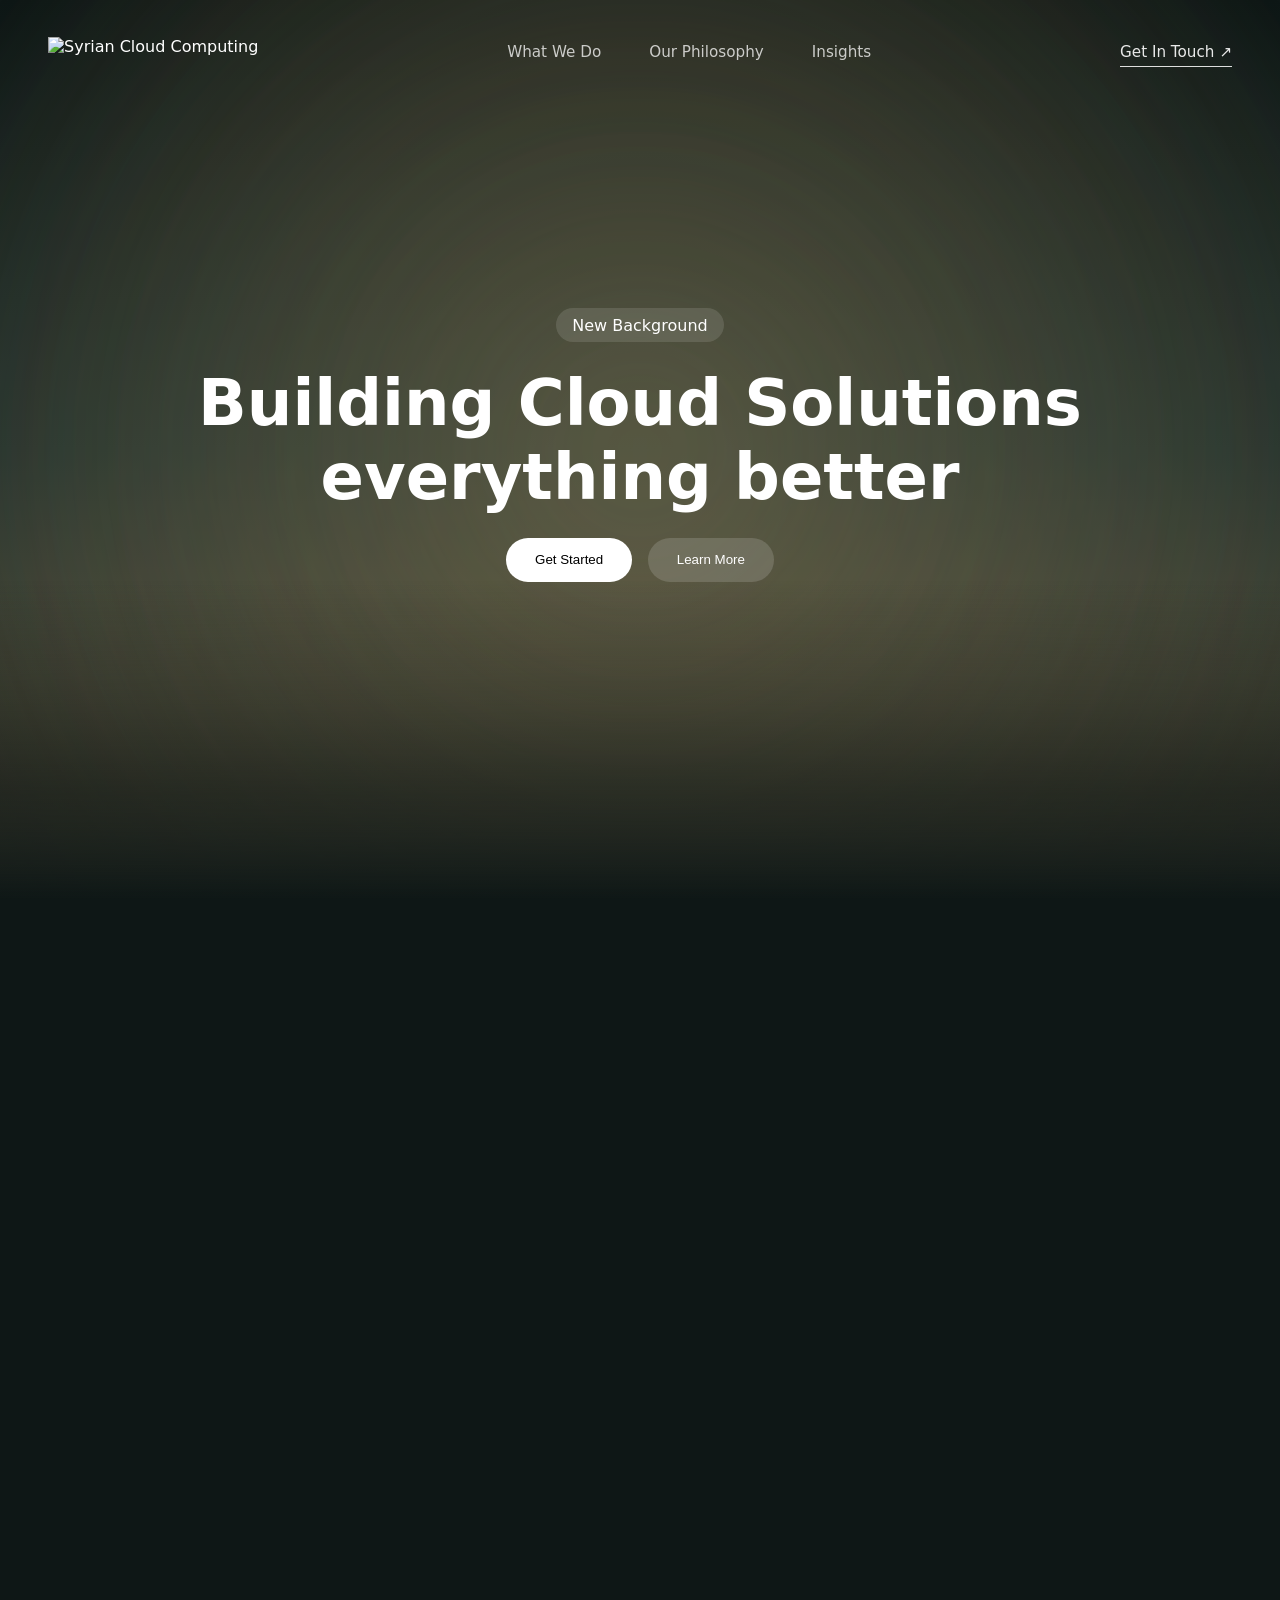
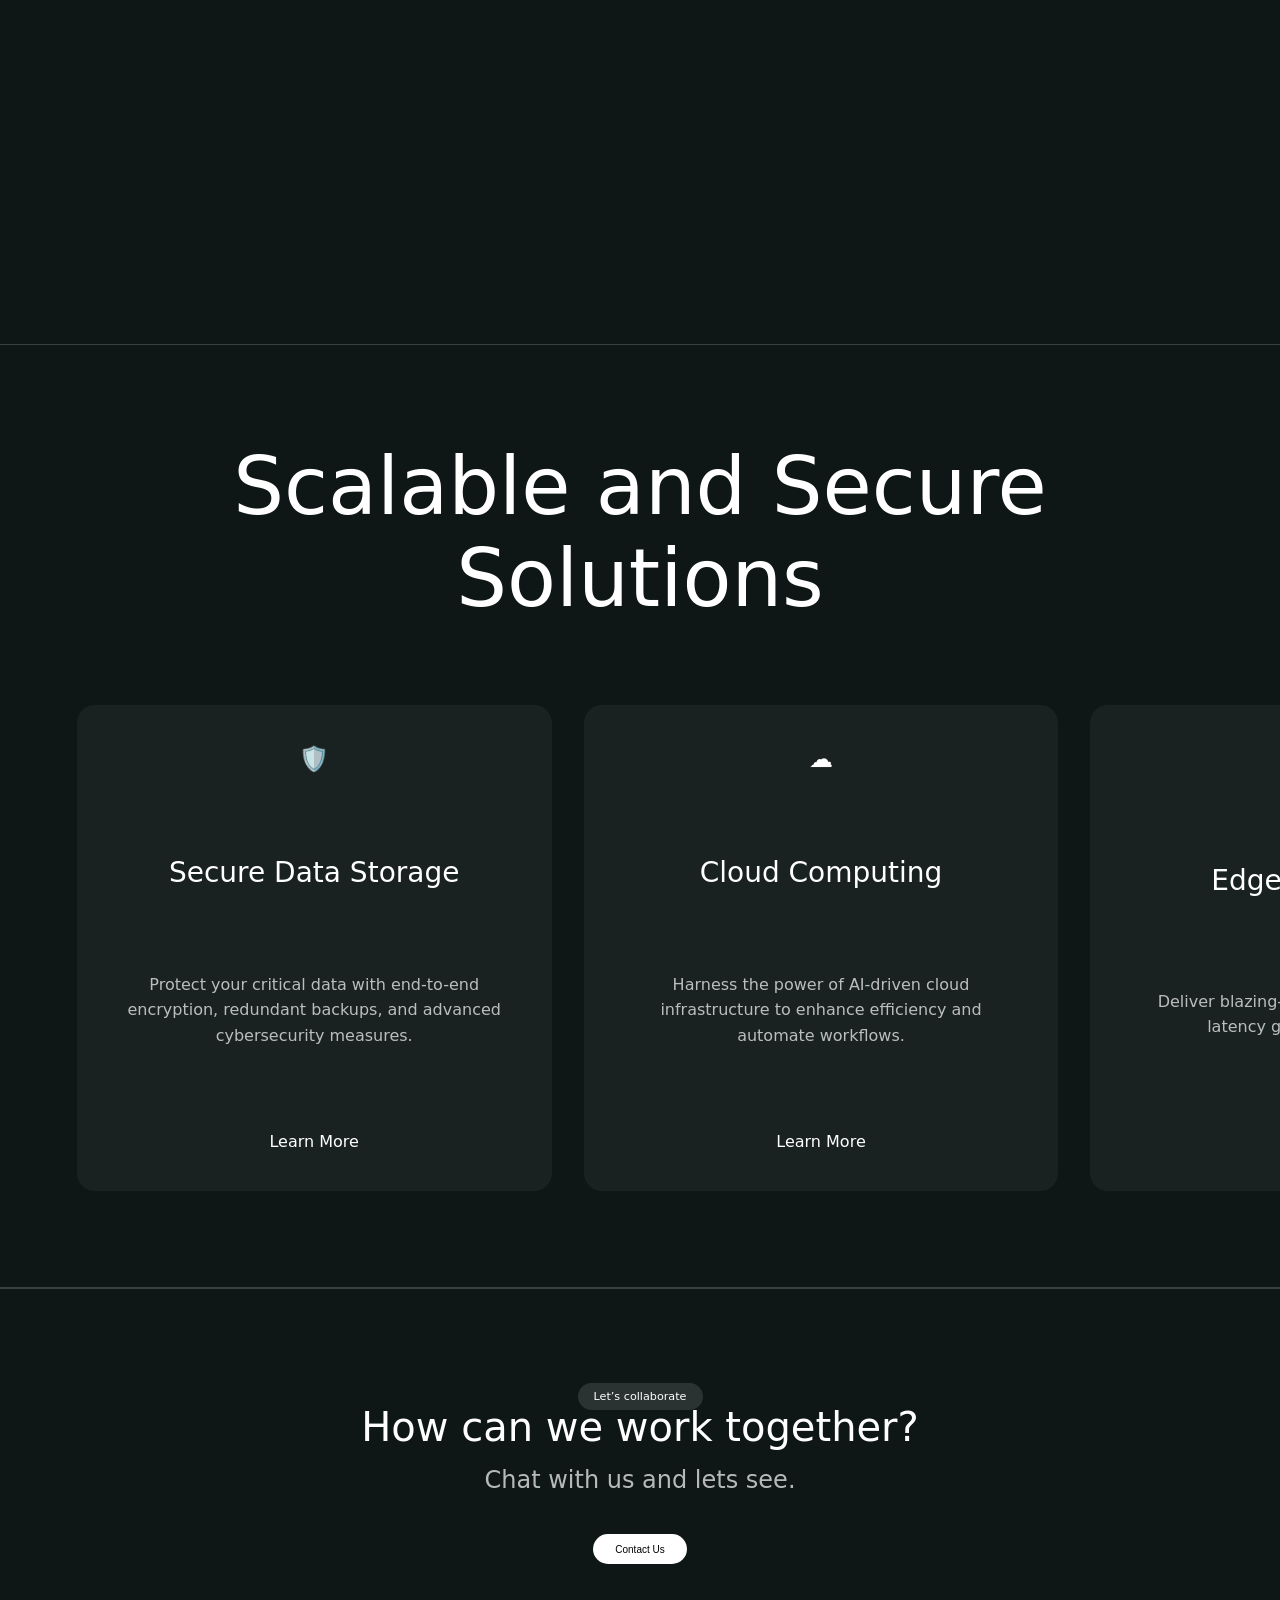
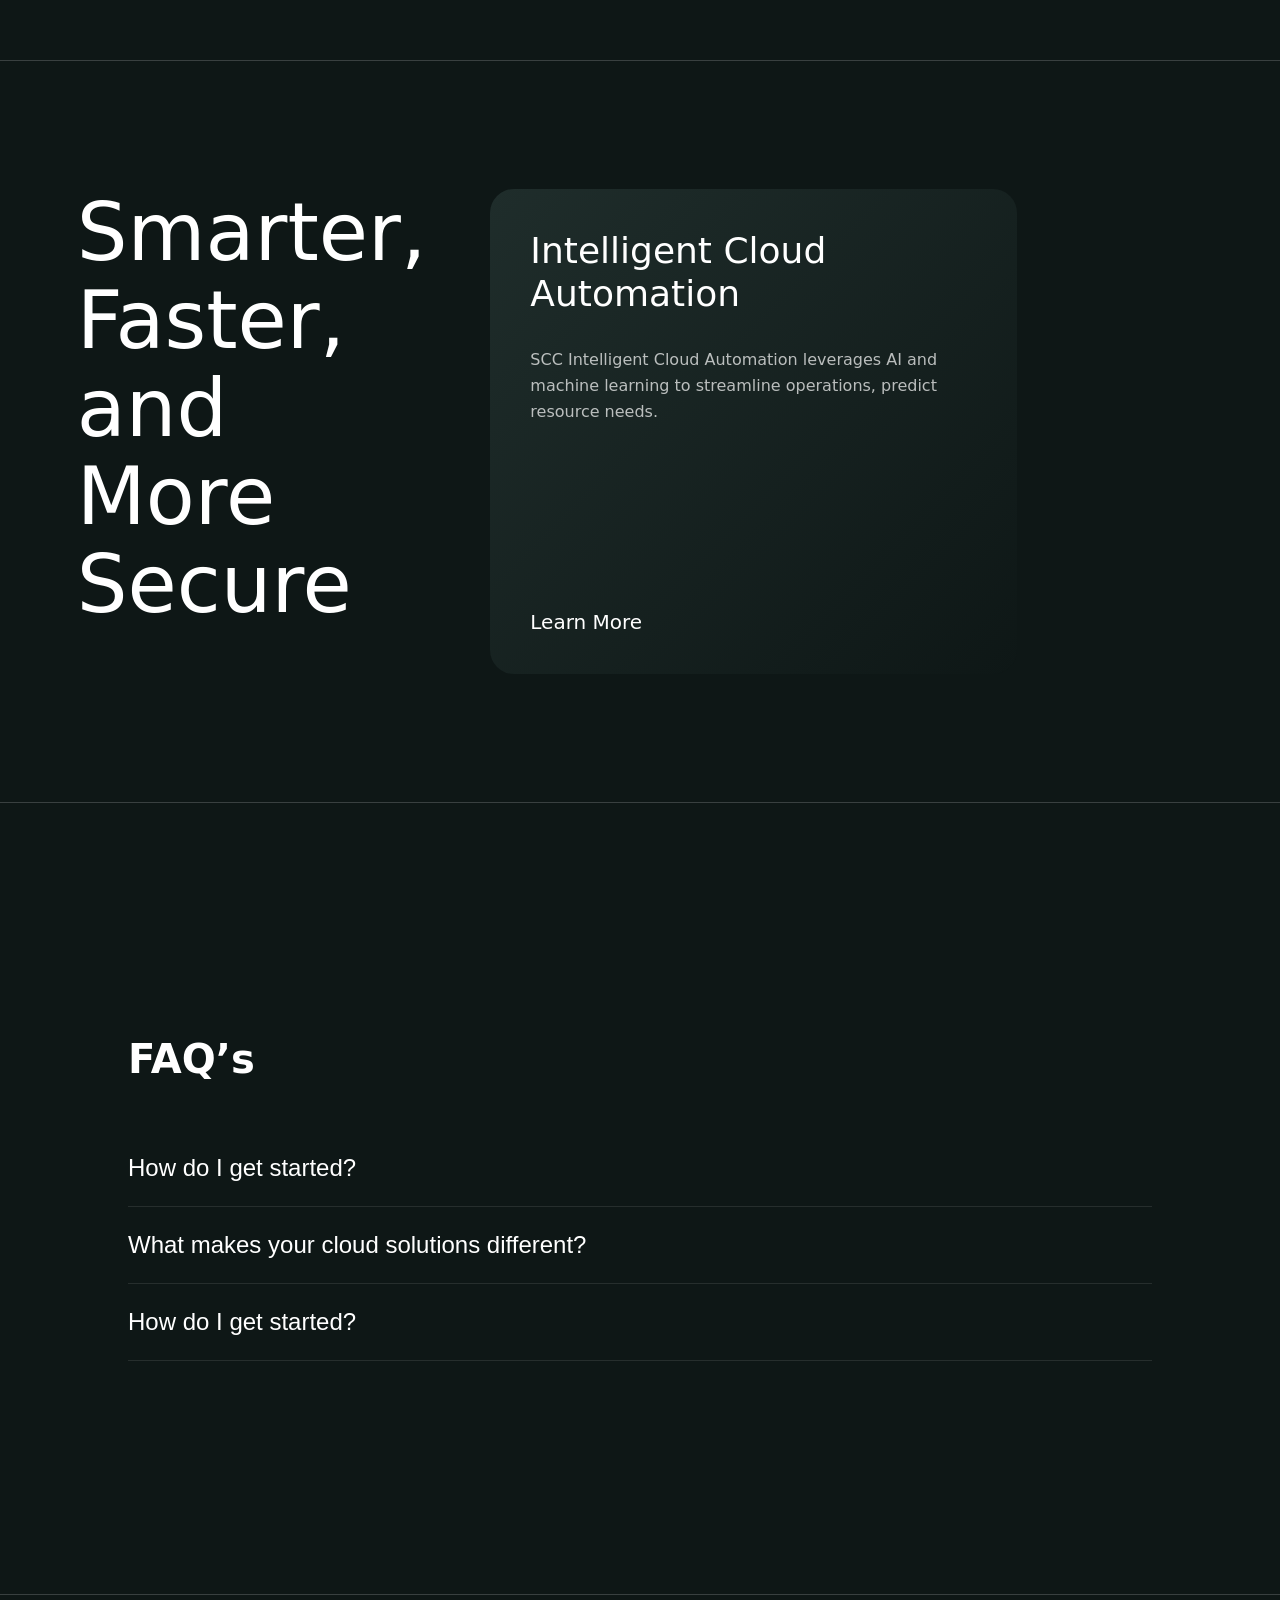
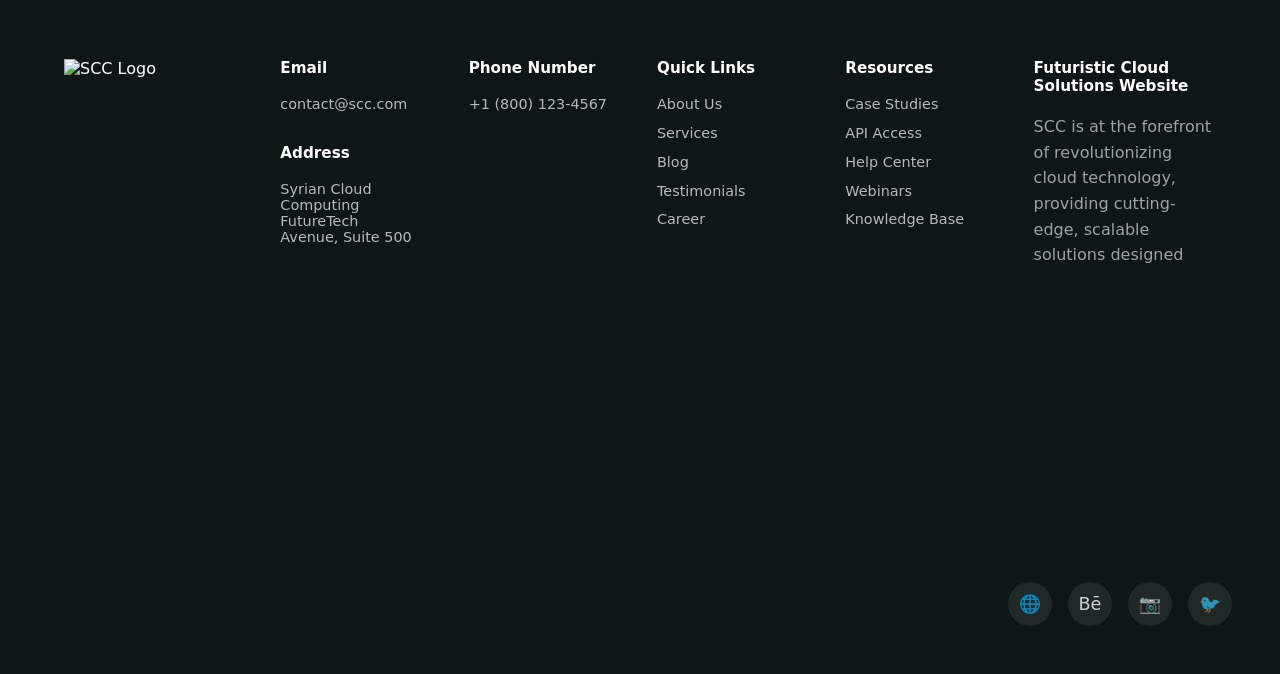
==== commit 85069974: "Add files via upload" ====
--- a/index.html
+++ b/index.html
@@ -42,37 +42,72 @@
   </div>
 </section>
 
+<!-- LOGO MARQUEE -->
+<section class="logo-marquee">
+    <div class="logo-track">
+      <img src="assets/workspace.svg" alt="Work Space" />
+      <img src="assets/mountain.svg" alt="Mountain" />
+      <img src="assets/wogrk.svg" alt="Wogrk" />
+      <img src="assets/qerja.svg" alt="Qerja" />
+      <img src="assets/hustle.svg" alt="Hustle" />
+      <img src="assets/kitwork.svg" alt="KitWork" />
+  
+      <!-- duplicate for seamless loop -->
+      <img src="assets/workspace.svg" alt="" />
+      <img src="assets/mountain.svg" alt="" />
+      <img src="assets/wogrk.svg" alt="" />
+      <img src="assets/qerja.svg" alt="" />
+      <img src="assets/hustle.svg" alt="" />
+      <img src="assets/kitwork.svg" alt="" />
+    </div>
+  </section>
+  
 <!-- FEATURED ARTICLE -->
-  <section class="feature">
-    <div class="feature-grid">
-  
-      <!-- LEFT -->
+<section class="feature">
+    <div class="feature-layout">
+  
+      <!-- LEFT COLUMN -->
       <div class="feature-left">
         <h2>The Future of Cloud<br />with SCC</h2>
   
-        <div class="feature-tags">
-          <span>Technology</span>
-          <span>Security</span>
-          <span>Innovation</span>
-        </div>
-      </div>
-  
-      <!-- IMAGE / CARD -->
-      <div class="feature-card"></div>
-  
-      <!-- CONTENT -->
+        <ul class="feature-tags">
+          <li class="active">Technology</li>
+          <li>Security</li>
+          <li>Innovation</li>
+        </ul>
+      </div>
+  
+      <!-- CENTER IMAGE -->
+      <div class="feature-card feature-video">
+        <video
+          src="assets/openingvideo.mp4"
+          muted
+          loop
+          playsinline
+        ></video>
+      </div>
+      
+  
+      <!-- RIGHT CONTENT -->
       <div class="feature-info">
         <h3>How SCC is Redefining Innovation</h3>
+  
         <p>
           Cloud computing has revolutionized the way businesses operate,
-          offering unparalleled flexibility and scalability.
+          offering unparalleled flexibility, scalability.
         </p>
+  
         <a href="#">Learn More</a>
-        <span class="meta">10 January 2025 · Dwi Rendi Andika</span>
+  
+        <div class="feature-meta">
+          <span>10 January 2025</span>
+          <span>Dwi Rendi Andika</span>
+        </div>
       </div>
   
     </div>
   </section>
+  
   
 
 <!-- SERVICES -->
--- a/styles.css
+++ b/styles.css
@@ -795,80 +795,279 @@
     box-sizing: border-box;
   }
 
-  .feature h2 {
-    font-size: 80px;
-    font-weight: 500;
-    line-height: 1.1;
-  }
+  /* ===== FEATURE LAYOUT ===== */
+
+.feature {
+    padding: 8rem 6vw;
+  }
+  
+  .feature-layout {
+    display: grid;
+    grid-template-columns: 1.1fr 817.67px 1fr;
+    gap: 4rem;
+    align-items: center;
+  }
+  
+  /* LEFT */
+  .feature-left h2 {
+    font-size: 72px;     /* key change */
+    line-height: 1.05;   /* tighter lines */
+    margin-bottom: 2rem;
+  }
+  
+  
   .feature-tags {
+    margin-top: 1rem;
+  }  
+  
+  .feature-tags li {
     font-size: 20px;
     font-weight: 400;
-    opacity: 0.8;
-  }
+    opacity: 0.45;
+  }
+  
+  .feature-tags li.active {
+    opacity: 1;
+  }
+  
+  
+  /* CENTER IMAGE */
+  .feature-card {
+    width: 817.67px;
+    height: 393.81px;
+    border-radius: 24px;
+    overflow: hidden;
+    background: linear-gradient(135deg, #1f2d2b, #0e1716);
+  }
+  
+  /* RIGHT */
   .feature-info h3 {
     font-size: 32px;
     font-weight: 400;
-  }
+    margin-bottom: 1.2rem;
+  }
+  
   .feature-info p {
     font-size: 16px;
-    font-weight: 400;
-    line-height: 1.6;
-  }
-  .feature-info a {
-    font-size: 16px;
-    font-weight: 500;
-  }
-  .feature-info .meta {
-    font-size: 16px;
-    font-weight: 400;
-    opacity: 0.6;
-  }
-  .feature-grid {
-    display: grid;
-    grid-template-columns: 1.2fr 1.6fr 1.2fr;
-    align-items: center;
-    gap: 4rem;
-  }
-  .feature-left h2 {
-    font-size: 80px;
-    font-weight: 500;
-    line-height: 1.1;
-  }
-  .feature-tags {
-    margin-top: 2rem;
-    display: flex;
-    flex-direction: column;
-    gap: 0.75rem;
-  }
-  
-  .feature-tags span {
-    font-size: 20px;
-    font-weight: 400;
-    opacity: 0.6;
-  }
-  .feature-info h3 {
-    font-size: 32px;
-    font-weight: 400;
-    margin-bottom: 1rem;
-  }
-  .feature-info p {
-    font-size: 16px;
-    font-weight: 400;
-    line-height: 1.6;
-    opacity: 0.7;
-  }
+    opacity: 0.7;
+    margin-bottom: 2rem;
+    max-width: 360px;
+  }
+  
   .feature-info a {
     font-size: 16px;
     font-weight: 500;
     display: inline-block;
+    margin-bottom: 3rem;
+  }
+  
+  .feature-meta {
+    display: flex;
+    gap: 3rem;
+    font-size: 16px;
+    opacity: 0.6;
+  }
+  .feature-left {
+    display: grid;
+    grid-template-rows: auto auto;
+    align-content: start;
+  }
+  
+  
+              
+    /* ===============================
+   SCROLL REVEAL ANIMATION
+================================ */
+
+.reveal {
+    opacity: 0;
+    transform: translateY(24px);
+    transition:
+      opacity 0.8s cubic-bezier(0.4, 0, 0.2, 1),
+      transform 0.8s cubic-bezier(0.4, 0, 0.2, 1);
+    will-change: opacity, transform;
+  }
+  
+  .reveal.is-visible {
+    opacity: 1;
+    transform: translateY(0);
+  }
+  /* ===============================
+   LOGO MARQUEE
+================================ */
+
+.logo-marquee {
+  width: 100%;
+  overflow: hidden;
+  padding: 4rem 0;
+  pointer-events: none;
+}
+
+.logo-track {
+  display: flex;
+  gap: 5rem;
+  width: max-content;
+  animation: marquee 90s linear infinite;
+}
+
+.logo-track img {
+  height: 36px;
+  opacity: 0.35;
+  filter: grayscale(100%);
+}
+
+@keyframes marquee {
+  from {
+    transform: translateX(0);
+  }
+  to {
+    transform: translateX(-50%);
+  }
+}
+/* ===============================
+   FEATURED ARTICLE – HARD ISOLATION
+   (NO OTHER SECTIONS AFFECTED)
+================================ */
+
+.feature .feature-layout {
+    display: grid;
+    grid-template-columns: 1.1fr 817.67px 1fr;
+    gap: 4rem;
+    align-items: center;
+  }
+  
+  /* LEFT COLUMN */
+  .feature .feature-left h2 {
+    font-size: 80px;
+    font-weight: 500;
+    line-height: 1.05;
+    margin-bottom: 2rem;
+  }
+  
+  .feature .feature-tags {
     margin-top: 1rem;
   }
-  .feature-info .meta {
+  
+  .feature .feature-tags li {
+    font-size: 20px;
+    font-weight: 400;
+    opacity: 0.45;
+    list-style: none;
+  }
+  
+  .feature .feature-tags li.active {
+    opacity: 1;
+  }
+  
+  /* CENTER CARD */
+  .feature .feature-card {
+    width: 817.67px;
+    height: 393.81px;
+    border-radius: 24px;
+    overflow: hidden;
+    background: linear-gradient(135deg, #1f2d2b, #0e1716);
+  }
+  
+  /* RIGHT CONTENT */
+  .feature .feature-info h3 {
+    font-size: 32px;
+    font-weight: 400;
+    margin-bottom: 1.2rem;
+  }
+  
+  .feature .feature-info p {
+    font-size: 16px;
+    font-weight: 400;
+    opacity: 0.7;
+    margin-bottom: 2rem;
+    max-width: 360px;
+  }
+  
+  .feature .feature-info a {
+    font-size: 16px;
+    font-weight: 500;
+    display: inline-block;
+    margin-bottom: 3rem;
+  }
+  
+  .feature .feature-meta {
+    display: flex;
+    gap: 3rem;
+    font-size: 16px;
+    opacity: 0.6;
+  }
+  /* ===============================
+   DEEP FEATURE – SIZE ADJUSTMENTS
+   (VIDEO + CARD ONLY)
+================================ */
+
+/* Intelligent Cloud Automation card */
+.feature-large .feature-card {
+    width: 526.7px;
+    height: 485.24px;
+  
+    display: flex;
+    flex-direction: column;
+    justify-content: space-between;
+  
+    padding: 2.5rem;
+    box-sizing: border-box;
+  }
+  
+  /* Ensure text fits cleanly */
+  .feature-large .feature-card h4 {
+    font-size: 36px;
+    font-weight: 400;
+    line-height: 1.2;
+  }
+  
+  .feature-large .feature-card p {
+    font-size: 16px;
+    line-height: 1.6;
+    opacity: 0.7;
+    margin-top: 1rem;
+    margin-bottom: auto;
+  }
+  
+  .feature-large .feature-card a {
+    font-size: 20px;
+    font-weight: 500;
+    margin-top: 2rem;
+  }
+  
+  /* Video placeholder container */
+  .feature-large .feature-media {
+    width: 672.23px;
+    height: 485.24px;
+  
+    border-radius: 20px;
+    overflow: hidden;
+    padding: 0;
+  }
+  
+  /* Video fill behavior */
+  .feature-large .feature-media video {
+    width: 100%;
+    height: 100%;
+    object-fit: cover;
     display: block;
-    margin-top: 3rem;
-    font-size: 16px;
-    font-weight: 400;
-    opacity: 0.5;
-  }
-              
-    +  }
+  /* ===============================
+   FEATURE ARTICLE – VIDEO FIT FIX
+   (NO ANIMATION, NO HOVER)
+================================ */
+
+/* Remove padding so video can fill */
+.feature-card.feature-video {
+    padding: 0 !important;
+    overflow: hidden;        /* clips video to rounded corners */
+  }
+  
+  /* Make video fill container */
+  .feature-card.feature-video video {
+    width: 100%;
+    height: 100%;
+    object-fit: cover;       /* fills container without distortion */
+    display: block;          /* removes inline gap */
+  }
+  
